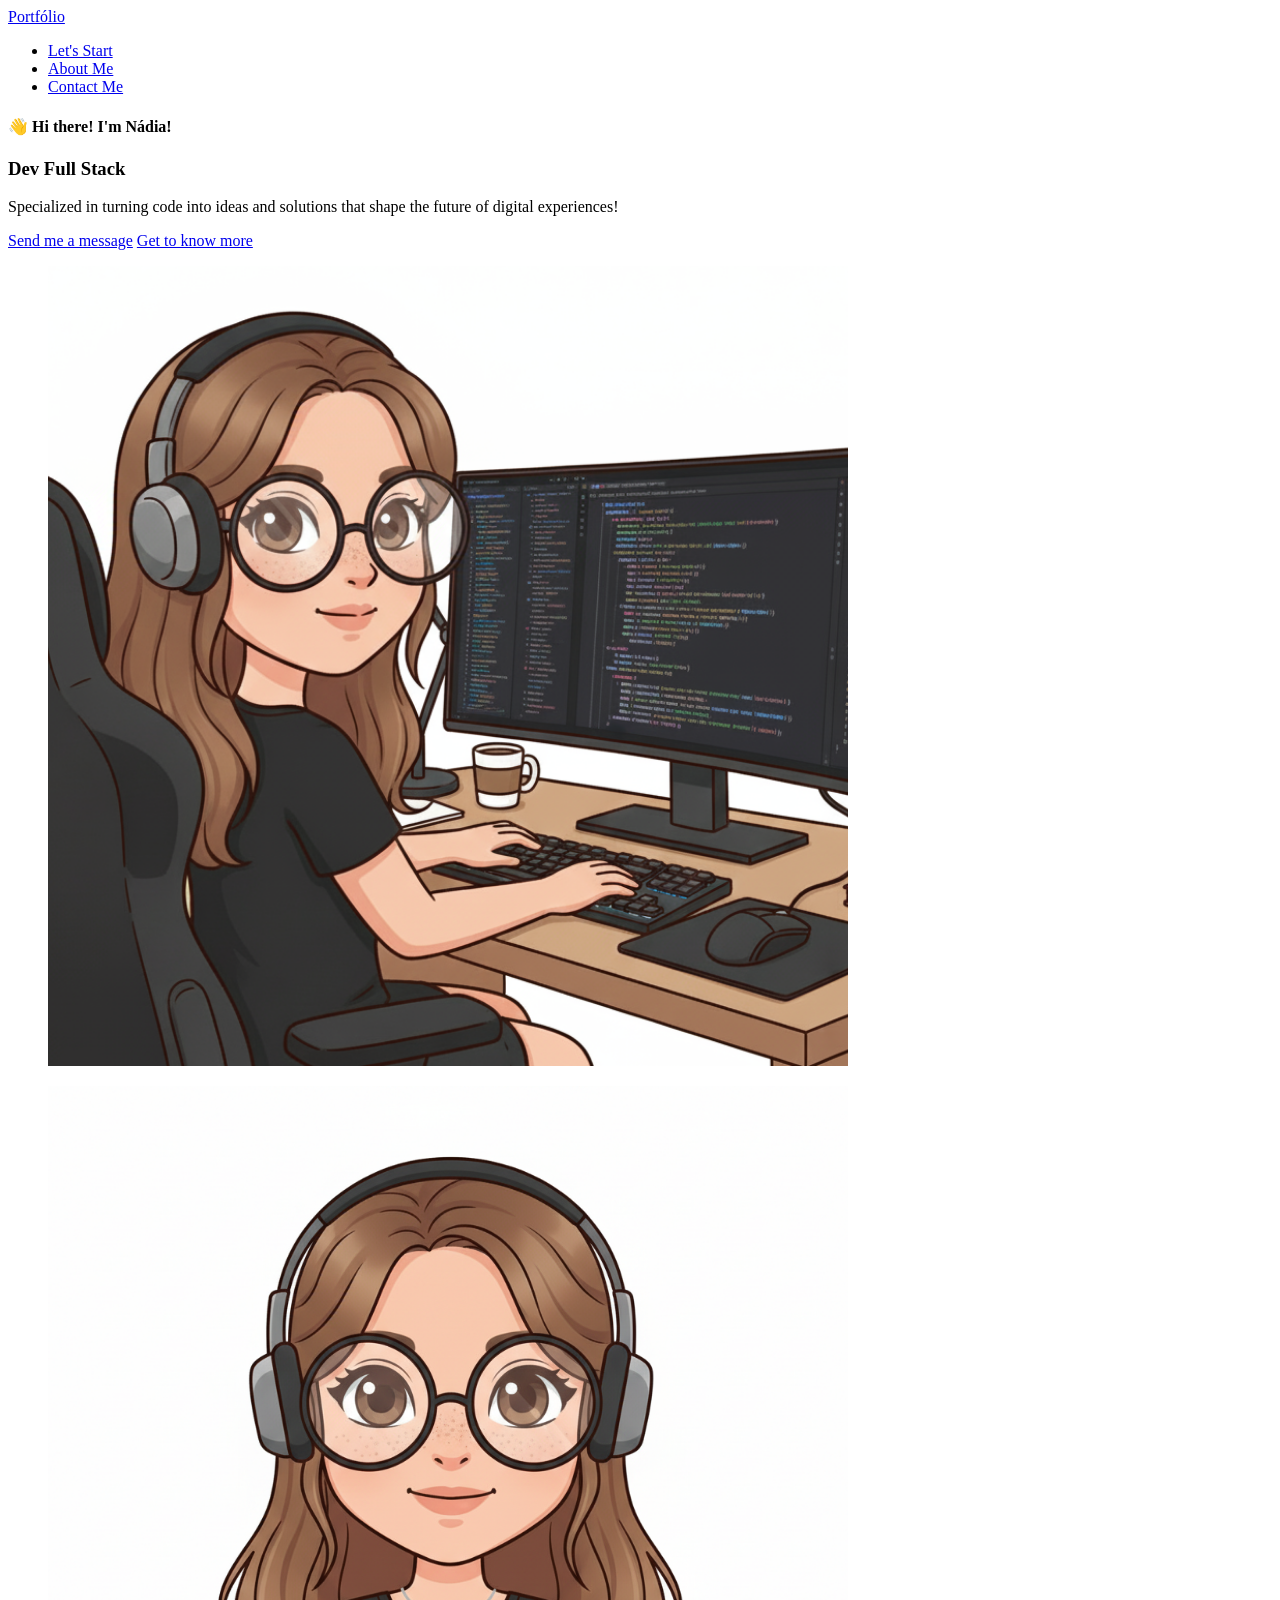
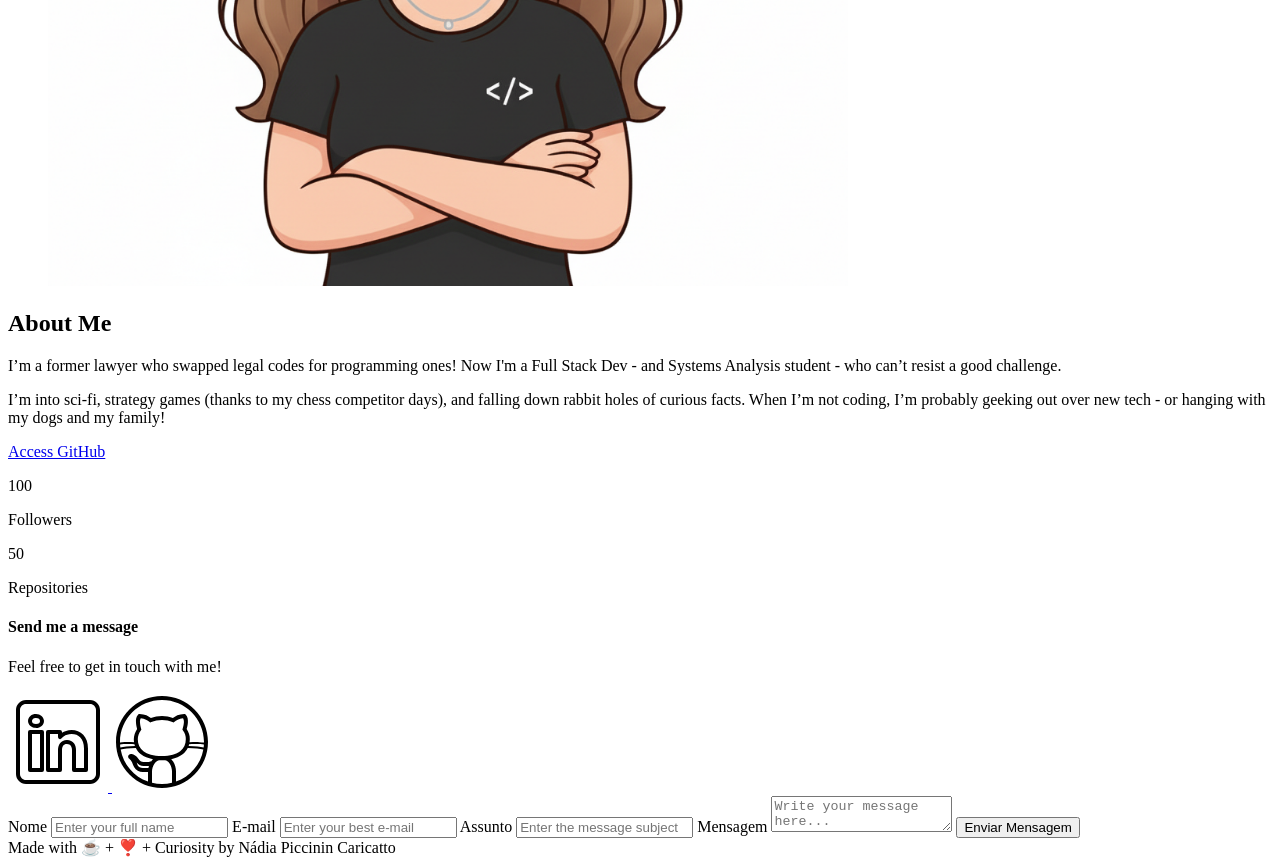
==== index.html @ 9fc943b3 ":tada: First Commit" ====
<!DOCTYPE html>
<html lang="pt-br">

<head>

    <!--PADRÃO DE CARACTERES -->
    <meta charset="UTF-8">

    <!-- LAYOUT MOBILE -->
    <meta name="viewport" content="width=device-width, initial-scale=1.0">

    <!-- META TAGS ESSENCIAIS -->
    <meta name="author" content= "Nádia Piccinin Caricatto">
    <meta name="description"
        content="Portfólio de Nádia Piccinin Caricatto | Dev Full Stack | Specialized in turning code into ideas and solutions that shape the future of digital experiences! 
        Connect with me: send a message, get to know me and my projects!">
    <meta name="robots" content="index, follow">

    <!-- FAVICON -->
    <link rel="icon" type="image/svg+xml" href="./assets/img/favicon.svg">

    <!-- TÍTULO DA PÁGINA -->
    <title>Nádia's Portfolio</title>
    
</head>

<body>

    <!-- MENU  -->
    <header class="flex menu_container">
        <article class="menu_content">
            <div id="titulo">
                <a href="index.html">Portfólio</a>
            </div>

            <nav>
                <ul class="flex menu_list">
                    <li><a href="#hero">Let's Start</a></li>
                    <li><a href="#about">About Me</a></li>
                    <li><a href="#contact">Contact Me</a></li>
                </ul>
            </nav>
        </article>
    </header>

    <!-- MAIN -->
    <main>

        <!-- #HERO -->
        <section id="hero" class="hero_container">

            <!-- BOAS VINDAS -->
            <article class="hero_content">
                <h4>👋 Hi there! I'm Nádia!</h4>
                <h1>Dev Full Stack</h1>
                <p>Specialized in turning code into ideas and solutions that shape the future of digital experiences!</p>
                <div class="hero_buttons">
                    <a href="#contact" class="botao">Send me a message</a>
                    <a href="#about" class="botao-outline">Get to know more</a>
                </div>
            </article>

            <!-- IMAGEM COM ANIMAÇÃO -->
            <figure class="hero_image">
                <img
                    src="./assets/img/Dev.svg"
                    alt="Cartoon illustration of a young woman developer with long brown hair and glasses, wearing headphones and coding on a computer with multiple screens at her desk."
                    class="ilustracao float-animation"
                >
            </figure>

        </section>

        <!-- #ABOUT -->
        <section id="about" class="about_container">

            <!-- FOTO DO PERFIL -->
            <figure class="about_image">
                <img
                    src="./assets/img/Avatar.svg"
                    alt="Cartoon portrait of a young female programmer with brown hair, glasses, and headphones, crossing her arms and smiling confidently."
                >
            </figure>

            <!-- CONTEÚDO DO PERFIL -->
            <article class="about_content">

                <h2>About Me</h2>
                <p>I’m a former lawyer who swapped legal codes for programming ones! Now I'm a Full Stack Dev - and Systems Analysis student - who can’t resist a good challenge.</p>
                <p>I’m into sci-fi, strategy games (thanks to my chess competitor days), and falling down rabbit holes of curious facts. When I’m not coding, I’m probably geeking out over new tech - or hanging with my dogs and my family!</p>

                <div class="about_stats">
                    <a href="#" target="_blank" class="botao">Access GitHub</a>
                    <div class="stat-item">
                        <p class="stat-number">100</p>
                        <p class="stat-label">Followers</p>
                    </div>
                     <div class="stat-item">
                        <p class="stat-number">50</p>
                        <p class="stat-label">Repositories</p>
                    </div>
                </div>
            </article>

        </section>

        <!-- #CONTACT -->
        <section id="contact">

            <!-- REDES SOCIAIS -->
            <article class="contact_info">
                <h4>Send me a message</h4>
                <p>Feel free to get in touch with me!</p>
                <div class="social_container">
                    <a href="#" target="_blank" class="social_icon">
                        <img
                            src="./assets/img/linkedin.svg"
                            alt="Linkedin link"
                        >
                    </a>
                    <a href="#" target="_blank" class="social_icon">
                        <img
                            src="./assets/img/github.svg"
                            alt="GitHub link"
                        >
                    </a>
                   
                    
                </div>
            </article>

            <!-- FORMULÁRIO -->
            <form id="formulário">
                <label for="nome">Nome</label>
                <input id="nome" name="nome" type="text" placeholder="Enter your full name">
                <span id="txtNome"></span>

                <label for="email">E-mail</label>
                <input id="email" name="email" type="text" placeholder="Enter your best e-mail">
                <span id="txtemail"></span>

                <label for="assunto">Assunto</label>
                <input id="assunto" name="assunto" type="text" placeholder="Enter the message subject">
                <span id="txtAssunto"></span>

                <label for="mensagem">Mensagem</label>
                <textarea id="mensagem" name="mensagem" placeholder="Write your message here..."></textarea>

                <button class="botao" type="submit">Enviar Mensagem</button>
            </form>
        </section>

    </main>

    <!-- FOOTER -->
    <footer>
        Made with ☕ + ❣️ + Curiosity by Nádia Piccinin Caricatto
    </footer>
</body>

</html>
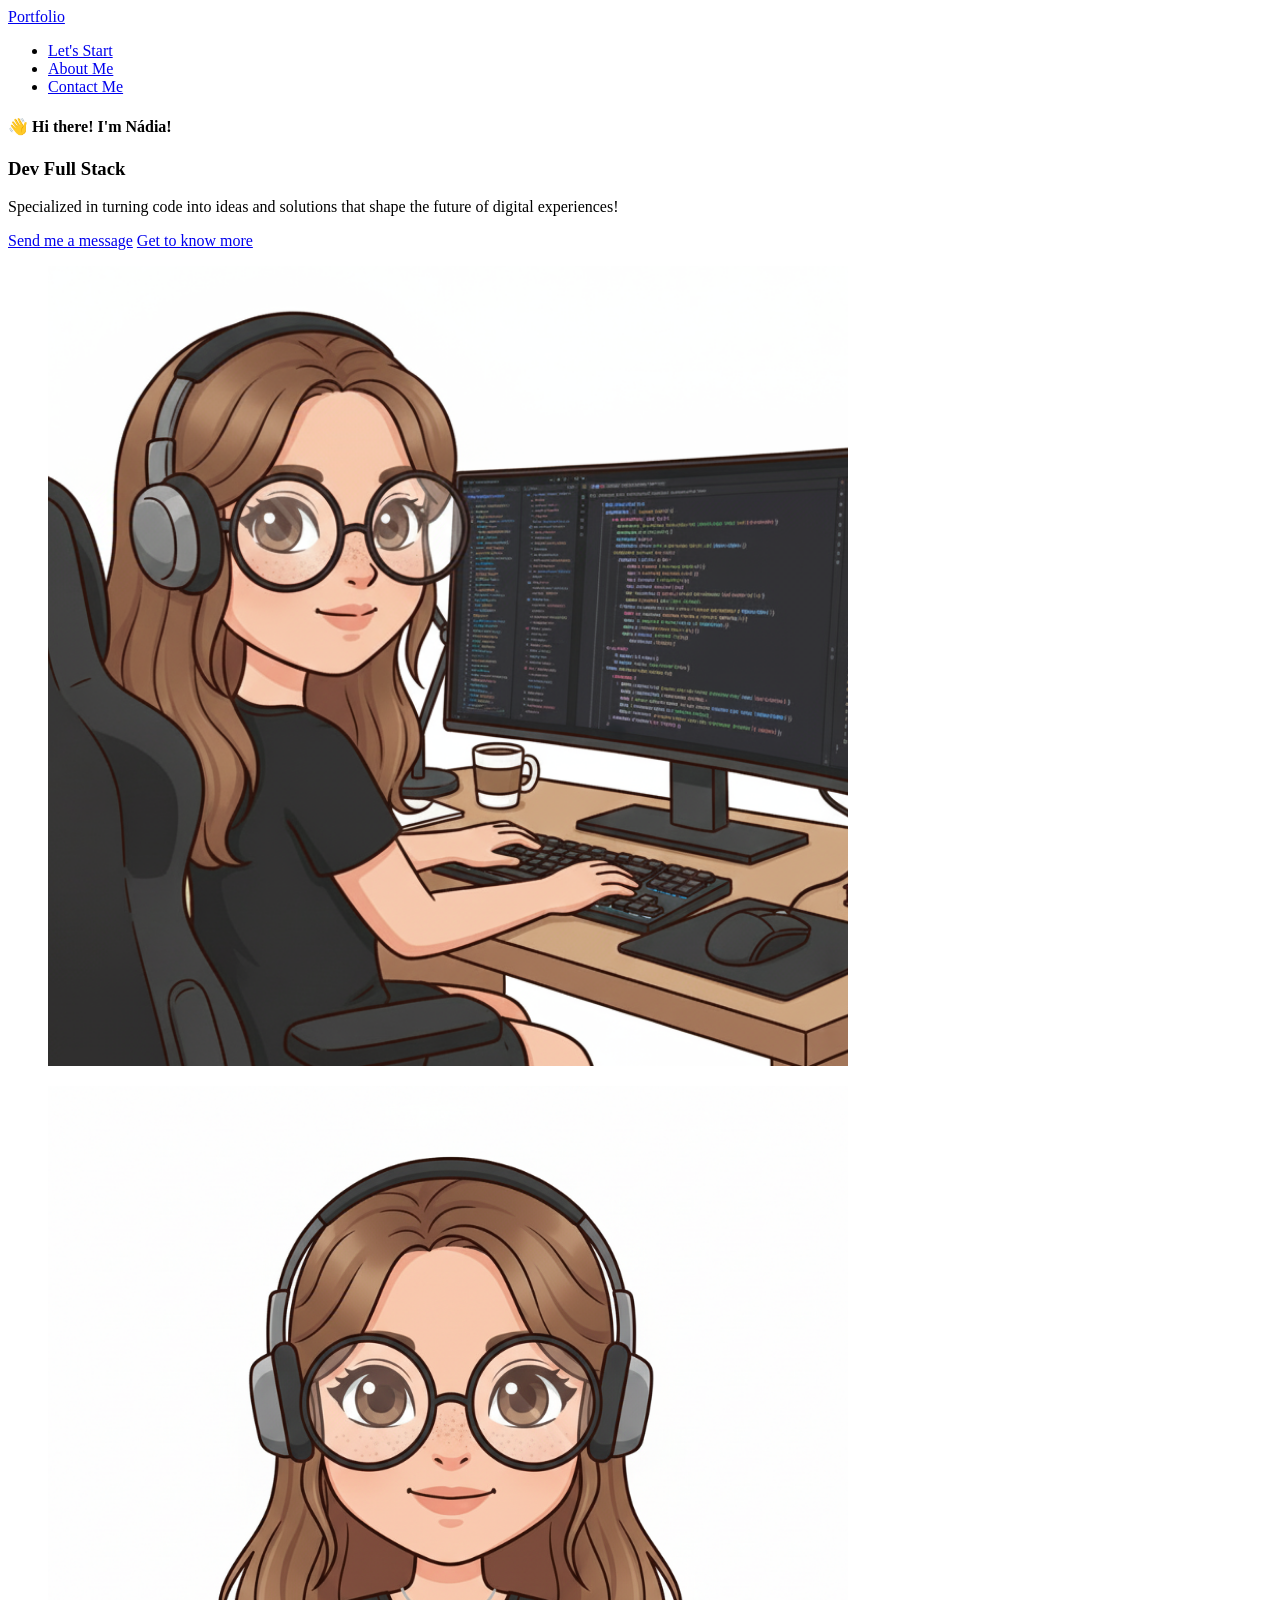
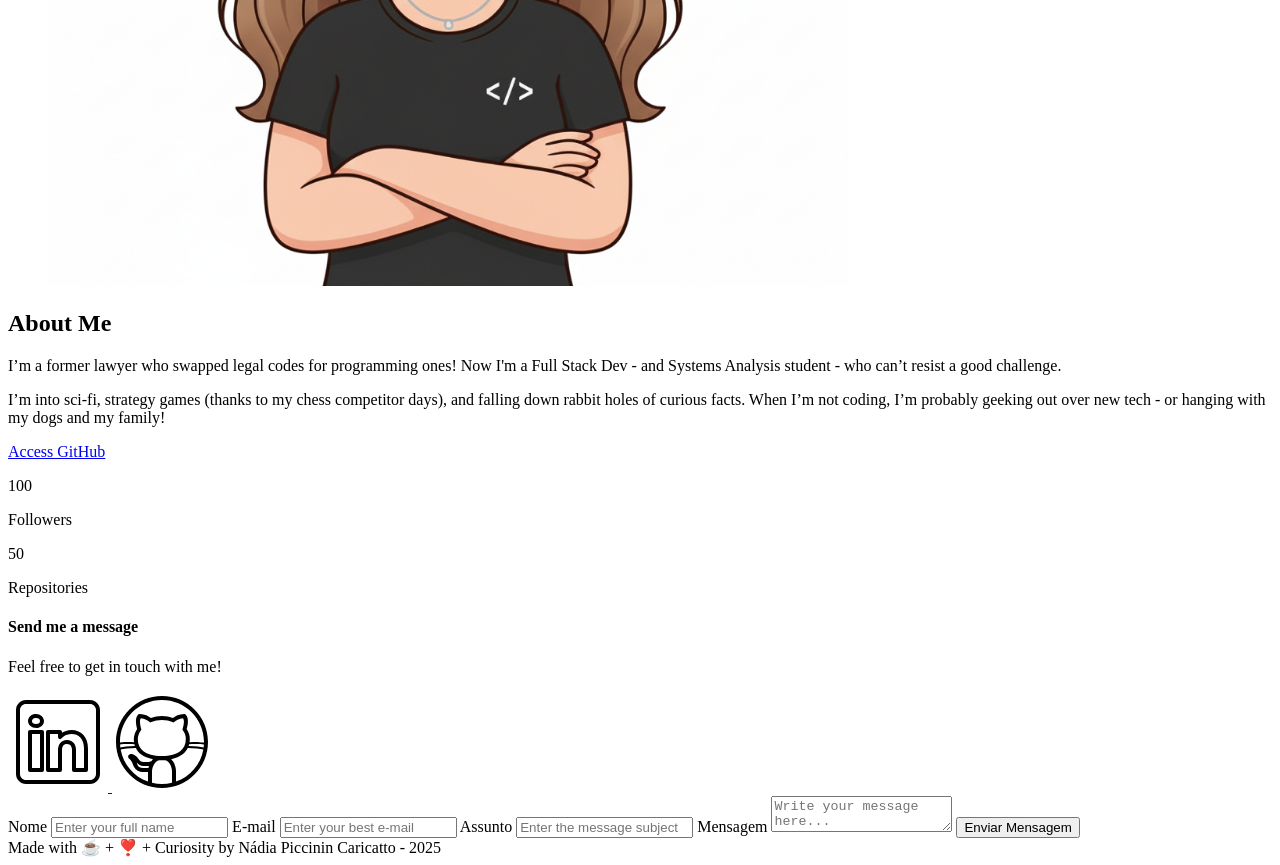
==== commit 06dc8c39: ":sparkles: success.html added + index.html code corrections" ====
--- a/index.html
+++ b/index.html
@@ -30,7 +30,7 @@
     <header class="flex menu_container">
         <article class="menu_content">
             <div id="titulo">
-                <a href="index.html">Portfólio</a>
+                <a href="index.html">Portfolio</a>
             </div>
 
             <nav>
@@ -154,7 +154,7 @@
 
     <!-- FOOTER -->
     <footer>
-        Made with ☕ + ❣️ + Curiosity by Nádia Piccinin Caricatto
+        Made with ☕ + ❣️ + Curiosity by Nádia Piccinin Caricatto - 2025
     </footer>
 </body>
 
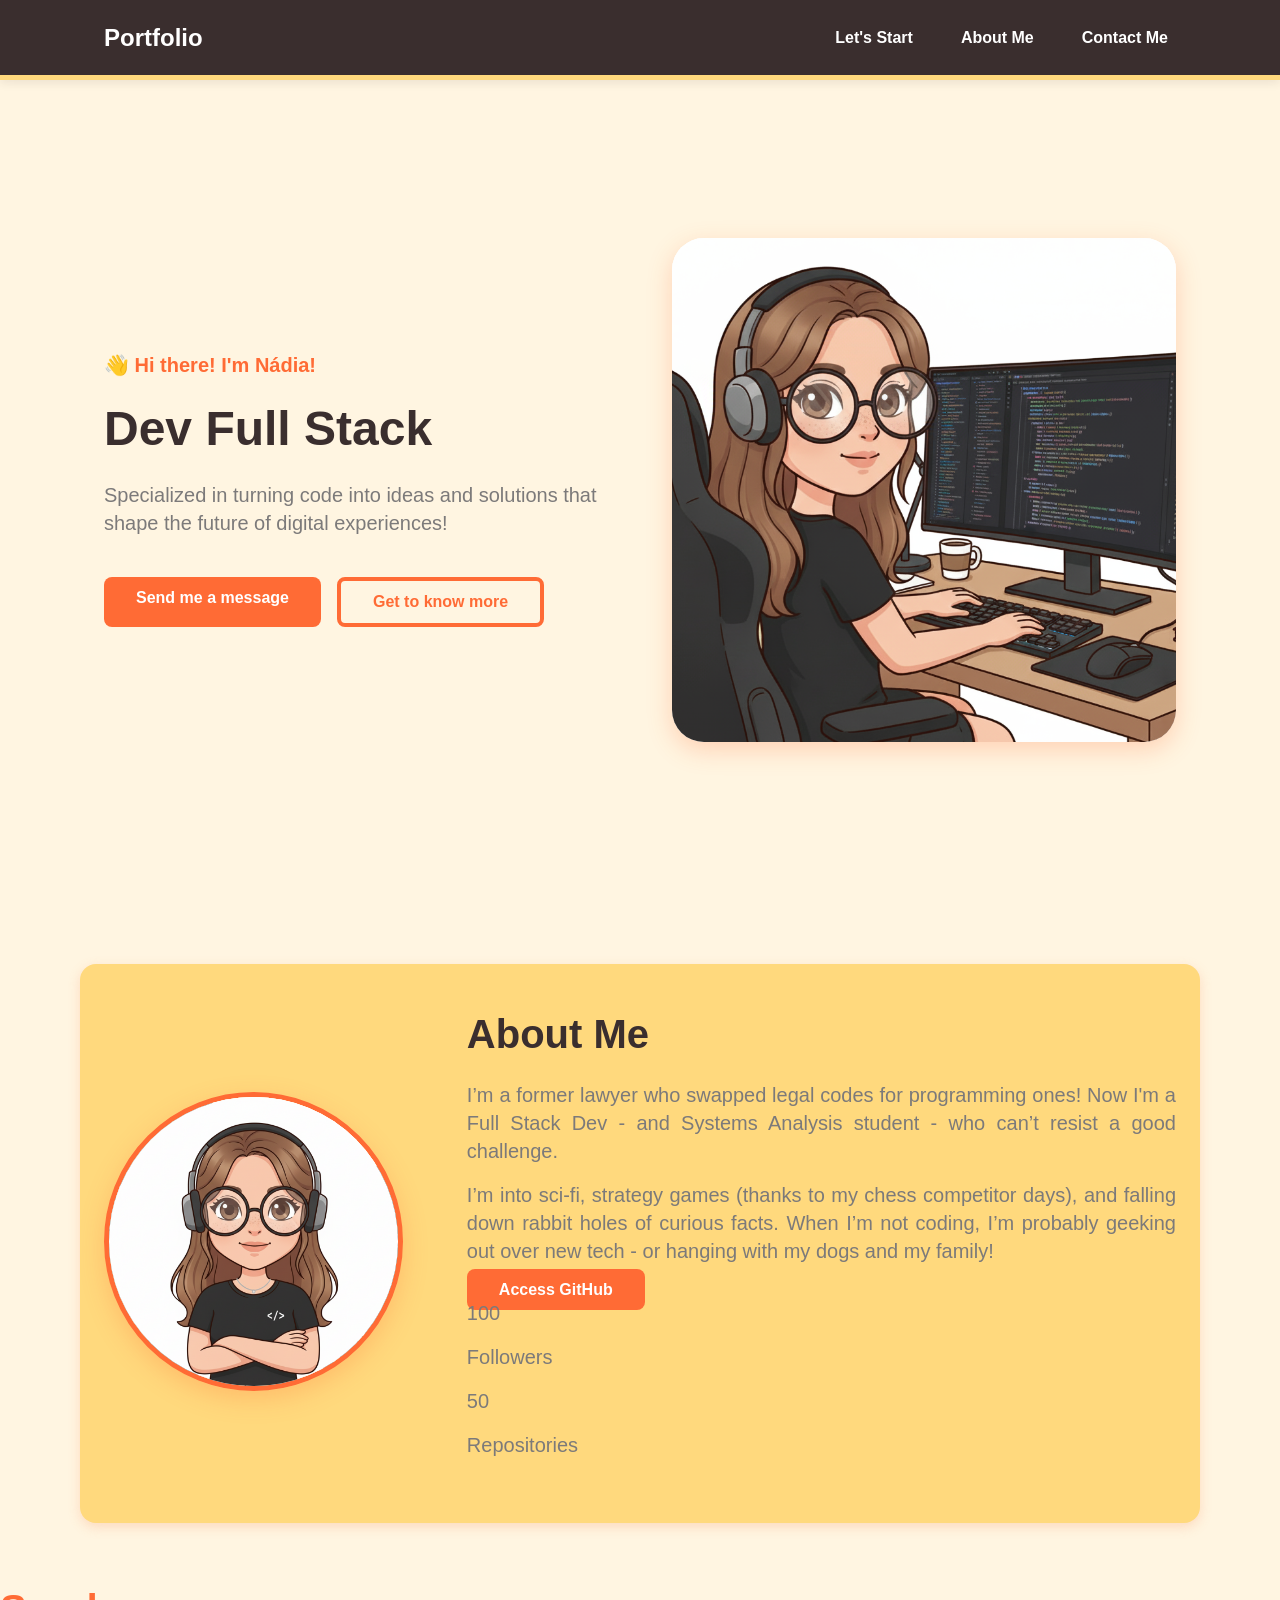
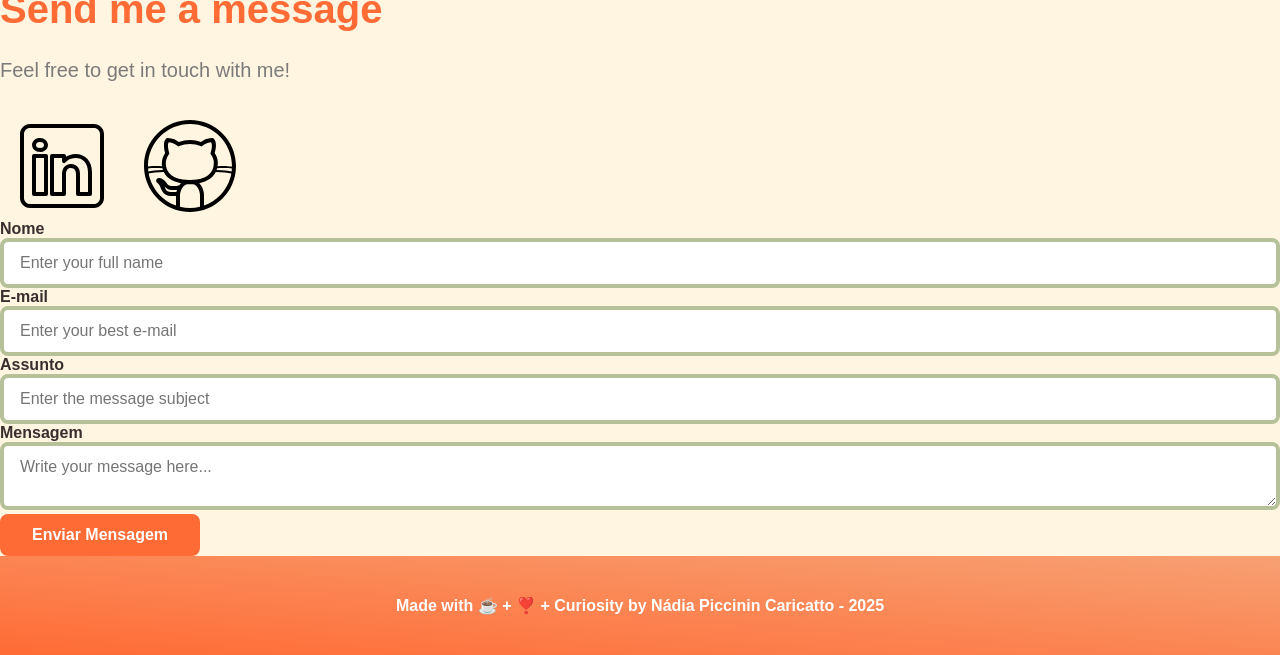
==== commit 18e1a9d6: ":sparkles: defining the vintage tech vibe of my portfolio page" ====
--- a/index.html
+++ b/index.html
@@ -15,6 +15,9 @@
         content="Portfólio de Nádia Piccinin Caricatto | Dev Full Stack | Specialized in turning code into ideas and solutions that shape the future of digital experiences! 
         Connect with me: send a message, get to know me and my projects!">
     <meta name="robots" content="index, follow">
+
+    <!-- Ligando o CSS ao HTML -->
+    <link rel="stylesheet" href="./assets/css/styles.css">
 
     <!-- FAVICON -->
     <link rel="icon" type="image/svg+xml" href="./assets/img/favicon.svg">
--- a/assets/css/styles.css
+++ b/assets/css/styles.css
@@ -0,0 +1,356 @@
+/* Reset do Navegador */
+* {
+    margin: 0;
+    padding: 0;
+    box-sizing: border-box;
+    text-decoration: none;
+    outline: none;
+    font-family: 'Poppins', sans-serif;
+}
+
+/* === VARIÁVEIS === */
+:root {
+    /* Cores - nova paleta quente e vintage */
+    --sunset-orange: #FF6B35;   /* energia, destaque moderno */
+    --peach-rose: #F7A072;      /* tom retrô suave */
+    --butter-yellow: #FFD97D;   /* calor e leveza */
+    --soft-cream: #FFF5E1;      /* base neutra acolhedora */
+    --espresso-brown: #3A2E2E;  /* profundidade vintage */
+    --sage-green: #B6C199;      /* equilíbrio e contraste */
+    --warm-gray: #7C7A7A;
+    --white: #FFFFFF;
+    --error: #E63946;
+
+    /* Sombras adaptadas à nova paleta */
+    --shadow-sm: 0 0.25rem 0.5rem rgba(58, 46, 46, 0.08);
+    --shadow-md: 0 0.25rem 0.75rem rgba(247, 160, 114, 0.3);
+    --shadow-lg: 0 0.5rem 1.5rem rgba(255, 107, 53, 0.25);
+    --shadow-focus: 0 0 0 0.25rem rgba(255, 107, 53, 0.15);
+}
+
+/* === ESTILOS GLOBAIS === */
+html {
+    scroll-behavior: smooth;
+}
+
+body {
+    display: flex;
+    flex-direction: column;
+    min-height: 100vh;
+    background-color: var(--soft-cream);
+    color: var(--espresso-brown);
+}
+
+main {
+    flex: 1;
+}
+
+a,
+button {
+    cursor: pointer;
+}
+
+/* === BOTÕES === */
+.botao,
+.botao-outline {
+    padding: 0.75rem 2rem;
+    border-radius: 0.5rem;
+    font-size: 1rem;
+    font-weight: 600;
+    text-align: center;
+    transition: all 0.3s ease;
+}
+
+.botao {
+    border: none;
+    color: var(--white);
+    background-color: var(--sunset-orange);
+}
+
+.botao:hover {
+    background-color: var(--peach-rose);
+    box-shadow: var(--shadow-md);
+    transform: translateY(-0.25rem);
+}
+
+.botao-outline {
+    border: 0.25rem solid var(--sunset-orange);
+    color: var(--sunset-orange);
+    background-color: transparent;
+}
+
+.botao-outline:hover {
+    background-color: var(--sunset-orange);
+    color: var(--white);
+    box-shadow: var(--shadow-md);
+    transform: translateY(-0.25rem);
+}
+
+/* === MENU === */
+.menu_container {
+    position: sticky;
+    top: 0;
+    width: 100%;
+    height: 5rem;
+    background-color: var(--espresso-brown);
+    border-bottom: 0.35rem solid var(--butter-yellow);
+    box-shadow: var(--shadow-sm);
+    z-index: 1000;
+}
+
+.menu_content {
+    display: flex;
+    justify-content: space-between;
+    align-items: center;
+    width: 70rem;
+    height: 100%;
+    padding: 0 1.5rem;
+    margin: 0 auto;
+}
+
+.menu_container a {
+    font-weight: 600;
+    color: var(--white);
+    transition: color 0.3s ease;
+}
+
+.menu_container a:hover {
+    color: var(--butter-yellow);
+}
+
+#titulo a {
+    font-size: 1.5rem;
+    font-weight: 700;
+}
+
+.menu_list {
+    display: flex;
+    list-style: none;
+    gap: 2rem;
+}
+
+.menu_list a {
+    padding: 0.5rem;
+}
+
+/* === SEÇÕES === */
+.hero_container,
+.about_container,
+.contact_container {
+    max-width: 70rem;
+    margin: 0 auto;
+    padding: 3rem 1.5rem;
+    scroll-margin-top: 6rem;
+}
+
+/* === HERO === */
+.hero_container {
+    min-height: calc(100vh - 5rem);
+    display: flex;
+    align-items: center;
+    gap: 4rem;
+}
+
+.hero_content {
+    flex: 1;
+    display: flex;
+    flex-direction: column;
+    gap: 1.5rem;
+}
+
+.hero_content h4 {
+    font-size: 1.25rem;
+    font-weight: 600;
+    color: var(--sunset-orange);
+}
+
+.hero_content h1 {
+    font-size: 3rem;
+    font-weight: 700;
+    line-height: 3.5rem;
+    color: var(--espresso-brown);
+}
+
+.hero_content p {
+    font-size: 1.25rem;
+    line-height: 1.75rem;
+    color: var(--warm-gray);
+}
+
+.hero_buttons {
+    display: flex;
+    gap: 1rem;
+    margin-top: 1rem;
+}
+
+.hero_image {
+    flex: 1;
+    display: flex;
+    justify-content: center;
+    align-items: center;
+}
+
+.ilustracao {
+    width: 100%;
+    max-width: 100%;
+    border-radius: 2rem;
+    box-shadow: var(--shadow-lg);
+}
+
+/* === ANIMAÇÃO === */
+@keyframes float {
+    0%, 100% {
+        transform: translateY(0);
+    }
+    50% {
+        transform: translateY(-1.25rem);
+    }
+}
+
+.float-animation {
+    animation: float 3s ease-in-out infinite;
+}
+
+/* === ABOUT === */
+.about_container {
+    margin: 4rem auto;
+    display: flex;
+    align-items: center;
+    gap: 4rem;
+    background-color: var(--butter-yellow);
+    border-radius: 1rem;
+    box-shadow: var(--shadow-md);
+}
+
+.about_image img {
+    width: 100%;
+    border: 0.35rem solid var(--sunset-orange);
+    border-radius: 50%;
+    box-shadow: var(--shadow-lg);
+}
+
+.about_content h2 {
+    font-size: 2.5rem;
+    font-weight: 700;
+    margin-bottom: 1.5rem;
+    color: var(--espresso-brown);
+}
+
+.about_content p {
+    font-size: 1.25rem;
+    line-height: 1.75rem;
+    text-align: justify;
+    color: var(--warm-gray);
+    margin-bottom: 1rem;
+}
+
+.stats-wrapper .stat-number {
+    font-size: 1.5rem;
+    font-weight: 700;
+    color: var(--sunset-orange);
+}
+
+.stats-wrapper .stat-label {
+    font-size: 0.75rem;
+    color: var(--warm-gray);
+}
+
+/* === CONTACT === */
+.contact_info h4 {
+    font-size: 2.5rem;
+    font-weight: 700;
+    margin-bottom: 1.5rem;
+    color: var(--sunset-orange);
+}
+
+.contact_info p {
+    font-size: 1.25rem;
+    line-height: 1.75rem;
+    color: var(--warm-gray);
+    margin-bottom: 2rem;
+}
+
+.social_icon {
+    width: 4rem;
+    height: 4rem;
+    padding: 0.75rem;
+    background-color: var(--soft-cream);
+    border-radius: 0.5rem;
+    transition: all 0.3s ease;
+}
+
+.social_icon:hover {
+    background-color: var(--sunset-orange);
+    transform: translateY(-0.25rem);
+    box-shadow: var(--shadow-md);
+}
+
+.social_icon img {
+    filter: brightness(0) saturate(100%);
+}
+
+.social_icon:hover img {
+    filter: brightness(0) invert(100%);
+}
+
+/* === FORM === */
+form label {
+    font-size: 1rem;
+    font-weight: 600;
+    color: var(--espresso-brown);
+}
+
+form input,
+textarea {
+    width: 100%;
+    padding: 0.75rem 1rem;
+    border-radius: 0.5rem;
+    border: 0.25rem solid var(--sage-green);
+    font-size: 1rem;
+    background-color: var(--white);
+    transition: border-color 0.3s ease;
+}
+
+form input:focus,
+form textarea:focus {
+    border-color: var(--sunset-orange);
+    box-shadow: var(--shadow-focus);
+}
+
+/* === SUCCESS PAGE === */
+.sucess_icon {
+    width: 7.5rem;
+    height: 7.5rem;
+    background-color: var(--peach-rose);
+    border-radius: 50%;
+    display: flex;
+    align-items: center;
+    justify-content: center;
+}
+
+.sucess_icon svg {
+    width: 3.75rem;
+    height: 3.75rem;
+    fill: var(--sunset-orange);
+}
+
+.sucess_content h1 {
+    font-size: 2.5rem;
+    font-weight: 700;
+    color: var(--espresso-brown);
+}
+
+.sucess_content h4 {
+    font-size: 1.25rem;
+    color: var(--warm-gray);
+}
+
+/* === FOOTER === */
+footer {
+    padding: 2.5rem;
+    font-weight: 600;
+    text-align: center;
+    background: linear-gradient(to right top, var(--sunset-orange), var(--peach-rose));
+    color: var(--white);
+    margin-top: auto;
+}
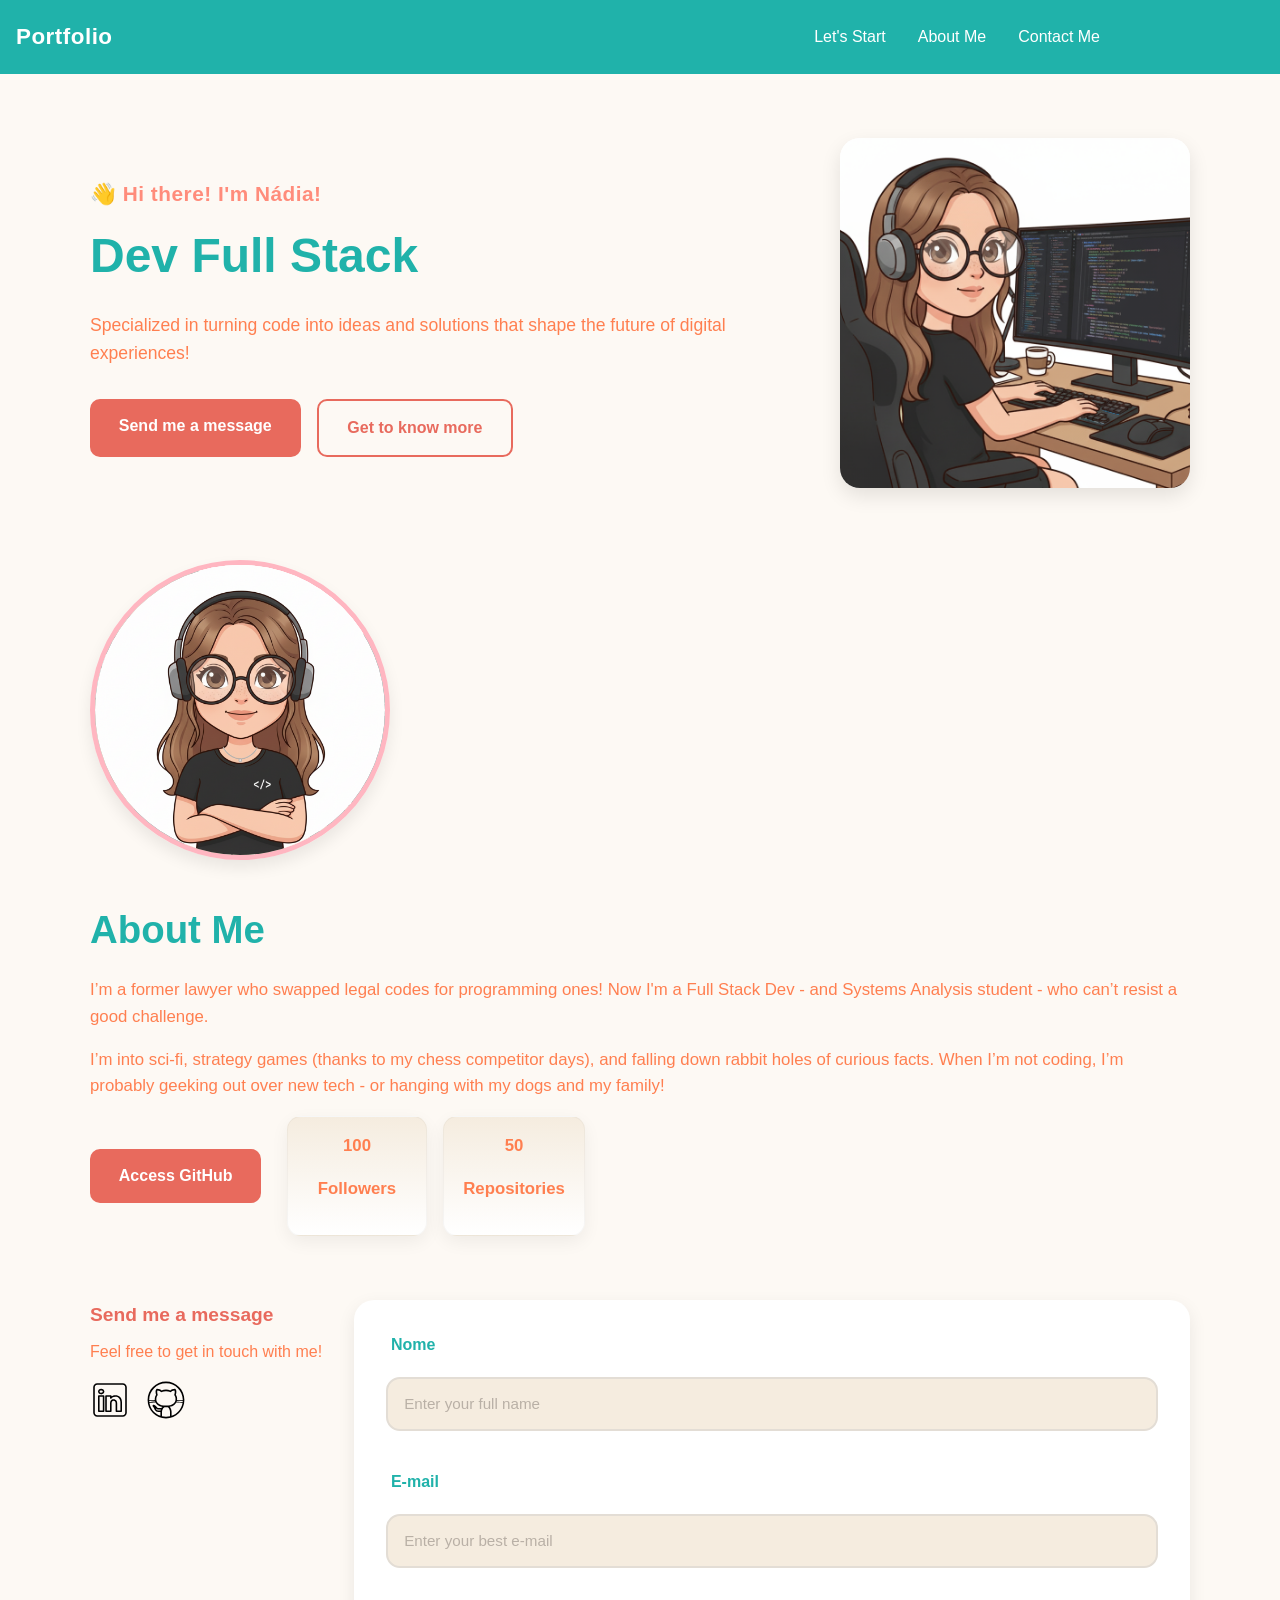
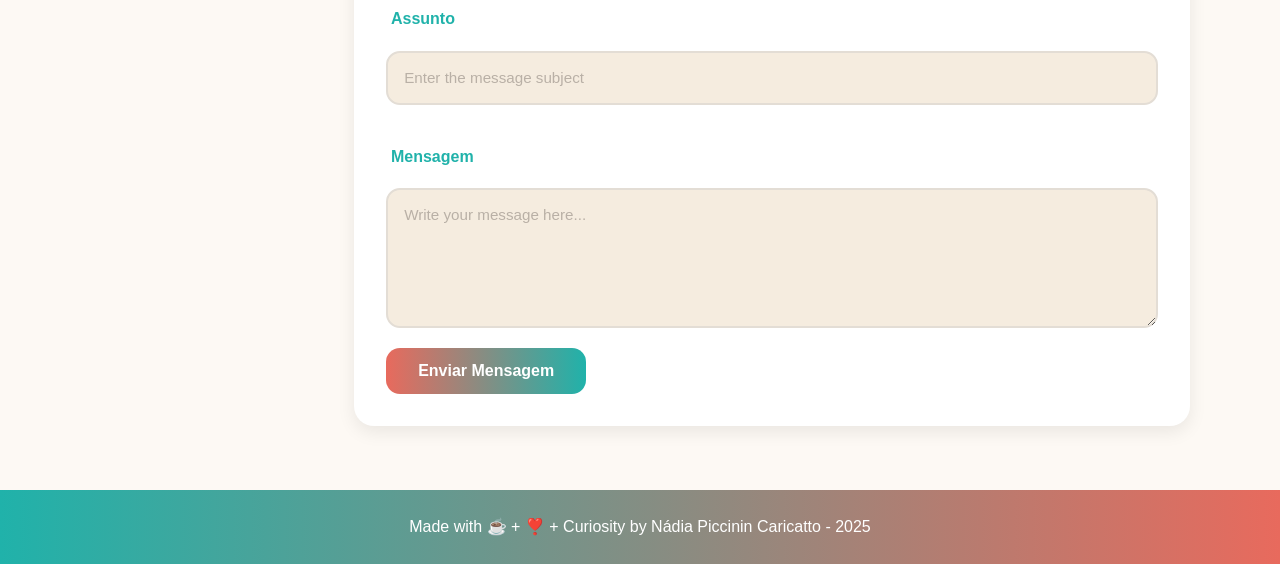
==== commit 1c28a1fc: ":tada: JS script + corrections" ====
--- a/index.html
+++ b/index.html
@@ -12,7 +12,7 @@
     <!-- META TAGS ESSENCIAIS -->
     <meta name="author" content= "Nádia Piccinin Caricatto">
     <meta name="description"
-        content="Portfólio de Nádia Piccinin Caricatto | Dev Full Stack | Specialized in turning code into ideas and solutions that shape the future of digital experiences! 
+        content="Nádia Piccinin Caricatto's Portfolio | Dev Full Stack | Specialized in turning code into ideas and solutions that shape the future of digital experiences! 
         Connect with me: send a message, get to know me and my projects!">
     <meta name="robots" content="index, follow">
 
@@ -93,7 +93,7 @@
                 <p>I’m into sci-fi, strategy games (thanks to my chess competitor days), and falling down rabbit holes of curious facts. When I’m not coding, I’m probably geeking out over new tech - or hanging with my dogs and my family!</p>
 
                 <div class="about_stats">
-                    <a href="#" target="_blank" class="botao">Access GitHub</a>
+                    <a href="https://github.com/nadiacaricatto" target="_blank" class="botao">Access GitHub</a>
                     <div class="stat-item">
                         <p class="stat-number">100</p>
                         <p class="stat-label">Followers</p>
@@ -133,14 +133,18 @@
             </article>
 
             <!-- FORMULÁRIO -->
-            <form id="formulário">
+            <form action="https://formsubmit.co/nadia.caricatto@gmail.com" method="POST" id="formulario">
+                
+                <input type="hidden" name="_next" value="http://127.0.0.1:5500/index.html#">
+                <input type="hidden" name="_captcha" value="false">
+                
                 <label for="nome">Nome</label>
                 <input id="nome" name="nome" type="text" placeholder="Enter your full name">
                 <span id="txtNome"></span>
 
                 <label for="email">E-mail</label>
                 <input id="email" name="email" type="text" placeholder="Enter your best e-mail">
-                <span id="txtemail"></span>
+                <span id="txtEmail"></span>
 
                 <label for="assunto">Assunto</label>
                 <input id="assunto" name="assunto" type="text" placeholder="Enter the message subject">
@@ -159,6 +163,10 @@
     <footer>
         Made with ☕ + ❣️ + Curiosity by Nádia Piccinin Caricatto - 2025
     </footer>
+
+    <!-- Script JavaScript -->
+    <script src="./assets/js/scripts.js"></script>
+
 </body>
 
 </html>
--- a/assets/css/styles.css
+++ b/assets/css/styles.css
@@ -1,4 +1,6 @@
-/* Reset do Navegador */
+/* ============================================
+   RESET BÁSICO
+============================================ */
 * {
     margin: 0;
     padding: 0;
@@ -8,349 +10,489 @@
     font-family: 'Poppins', sans-serif;
 }
 
-/* === VARIÁVEIS === */
+/* ============================================
+   VARIÁVEIS DE COR — ALEGRE E MODERNA
+============================================ */
 :root {
-    /* Cores - nova paleta quente e vintage */
-    --sunset-orange: #FF6B35;   /* energia, destaque moderno */
-    --peach-rose: #F7A072;      /* tom retrô suave */
-    --butter-yellow: #FFD97D;   /* calor e leveza */
-    --soft-cream: #FFF5E1;      /* base neutra acolhedora */
-    --espresso-brown: #3A2E2E;  /* profundidade vintage */
-    --sage-green: #B6C199;      /* equilíbrio e contraste */
-    --warm-gray: #7C7A7A;
-    --white: #FFFFFF;
-    --error: #E63946;
-
-    /* Sombras adaptadas à nova paleta */
-    --shadow-sm: 0 0.25rem 0.5rem rgba(58, 46, 46, 0.08);
-    --shadow-md: 0 0.25rem 0.75rem rgba(247, 160, 114, 0.3);
-    --shadow-lg: 0 0.5rem 1.5rem rgba(255, 107, 53, 0.25);
-    --shadow-focus: 0 0 0 0.25rem rgba(255, 107, 53, 0.15);
-}
-
-/* === ESTILOS GLOBAIS === */
-html {
-    scroll-behavior: smooth;
-}
-
+    --beige-50:  #fdf9f4;
+    --beige-100: #f5ecdf;
+    --brown-200: #FFB6C1; /* rosa claro */
+    --brown-400: #FF7F50; /* laranja coral */
+    --brown-600: #20B2AA; /* verde-água vibrante */
+    --coral-400: #ff8c7b;
+    --coral-600: #e86a5d;
+    --metal-100: #e3ddd5;
+    --metal-300: #b9b0a6;
+    --white: #ffffff;
+    --black: #1a1a1a;
+    --error: #e63946;
+}
+
+/* ============================================
+   ESTRUTURA GERAL
+============================================ */
 body {
-    display: flex;
-    flex-direction: column;
-    min-height: 100vh;
-    background-color: var(--soft-cream);
-    color: var(--espresso-brown);
-}
-
-main {
-    flex: 1;
-}
-
-a,
-button {
-    cursor: pointer;
-}
-
-/* === BOTÕES === */
-.botao,
-.botao-outline {
-    padding: 0.75rem 2rem;
-    border-radius: 0.5rem;
-    font-size: 1rem;
-    font-weight: 600;
-    text-align: center;
-    transition: all 0.3s ease;
-}
-
-.botao {
-    border: none;
-    color: var(--white);
-    background-color: var(--sunset-orange);
-}
-
-.botao:hover {
-    background-color: var(--peach-rose);
-    box-shadow: var(--shadow-md);
-    transform: translateY(-0.25rem);
-}
-
-.botao-outline {
-    border: 0.25rem solid var(--sunset-orange);
-    color: var(--sunset-orange);
-    background-color: transparent;
-}
-
-.botao-outline:hover {
-    background-color: var(--sunset-orange);
-    color: var(--white);
-    box-shadow: var(--shadow-md);
-    transform: translateY(-0.25rem);
-}
-
-/* === MENU === */
+    background-color: var(--beige-50);
+    color: var(--black);
+    line-height: 1.6;
+}
+
+/* ============================================
+   MENU
+============================================ */
 .menu_container {
+    justify-content: center;
+    padding: 1.2rem 0;
+    background-color: var(--brown-600);
+    color: var(--white);
     position: sticky;
     top: 0;
-    width: 100%;
-    height: 5rem;
-    background-color: var(--espresso-brown);
-    border-bottom: 0.35rem solid var(--butter-yellow);
-    box-shadow: var(--shadow-sm);
-    z-index: 1000;
+    z-index: 10;
 }
 
 .menu_content {
     display: flex;
     justify-content: space-between;
     align-items: center;
-    width: 70rem;
-    height: 100%;
-    padding: 0 1.5rem;
-    margin: 0 auto;
-}
-
-.menu_container a {
-    font-weight: 600;
-    color: var(--white);
+    width: 90%;
+    max-width: 1100px;
+}
+
+#titulo {
+    margin-left: 1rem;
+}
+
+#titulo a {
+    color: var(--white);
+    font-weight: 700;
+    font-size: 1.4rem;
     transition: color 0.3s ease;
-}
-
-.menu_container a:hover {
-    color: var(--butter-yellow);
-}
-
-#titulo a {
-    font-size: 1.5rem;
-    font-weight: 700;
+    letter-spacing: 0.5px;
+}
+
+#titulo a:hover {
+    color: var(--coral-400);
 }
 
 .menu_list {
-    display: flex;
     list-style: none;
+    display: flex;
     gap: 2rem;
 }
 
 .menu_list a {
-    padding: 0.5rem;
-}
-
-/* === SEÇÕES === */
-.hero_container,
-.about_container,
-.contact_container {
-    max-width: 70rem;
-    margin: 0 auto;
-    padding: 3rem 1.5rem;
-    scroll-margin-top: 6rem;
-}
-
-/* === HERO === */
+    color: var(--white);
+    font-weight: 500;
+    transition: color 0.3s ease;
+}
+
+.menu_list a:hover {
+    color: var(--coral-400);
+}
+
+/* ============================================
+   HERO
+============================================ */
 .hero_container {
-    min-height: calc(100vh - 5rem);
-    display: flex;
-    align-items: center;
-    gap: 4rem;
+    display: flex;
+    align-items: center;
+    justify-content: space-between;
+    width: 90%;
+    max-width: 1100px;
+    margin: 4rem auto;
+    flex-wrap: wrap;
+    gap: 2rem;
 }
 
 .hero_content {
     flex: 1;
-    display: flex;
-    flex-direction: column;
-    gap: 1.5rem;
+    min-width: 280px;
 }
 
 .hero_content h4 {
-    font-size: 1.25rem;
-    font-weight: 600;
-    color: var(--sunset-orange);
+    color: var(--coral-400);
+    margin-bottom: 0.5rem;
+    font-weight: 700;
+    font-size: 1.3rem;
+    letter-spacing: 0.5px;
 }
 
 .hero_content h1 {
     font-size: 3rem;
-    font-weight: 700;
-    line-height: 3.5rem;
-    color: var(--espresso-brown);
+    color: var(--brown-600);
+    margin-bottom: 1rem;
+    font-weight: 700;
 }
 
 .hero_content p {
-    font-size: 1.25rem;
-    line-height: 1.75rem;
-    color: var(--warm-gray);
+    color: var(--brown-400);
+    margin-bottom: 2rem;
+    font-size: 1.1rem;
 }
 
 .hero_buttons {
     display: flex;
     gap: 1rem;
+}
+
+.hero_image img {
+    max-width: 350px;
+    border-radius: 20px;
+    box-shadow: 0 8px 20px rgba(0, 0, 0, 0.1);
+}
+
+/* ============================================
+   BOTÕES
+============================================ */
+.botao {
+    background-color: var(--coral-600);
+    color: var(--white);
+    padding: 0.9rem 1.8rem;
+    border-radius: 10px;
+    font-weight: 600;
+    transition: all 0.3s ease;
+    font-size: 1rem;
+}
+
+.botao:hover {
+    background-color: var(--coral-400);
+    transform: translateY(-2px);
+}
+
+.botao-outline {
+    border: 2px solid var(--coral-600);
+    color: var(--coral-600);
+    padding: 0.9rem 1.8rem;
+    border-radius: 10px;
+    font-weight: 600;
+    transition: all 0.3s ease;
+    font-size: 1rem;
+}
+
+.botao-outline:hover {
+    background-color: var(--coral-600);
+    color: var(--white);
+}
+
+/* ============================================
+   ABOUT
+============================================ */
+.about_container {
+    display: flex;
+    justify-content: space-between;
+    align-items: center;
+    width: 90%;
+    max-width: 1100px;
+    margin: 4rem auto;
+    flex-wrap: wrap;
+    gap: 2rem;
+}
+
+.about_image img {
+    max-width: 300px;
+    border-radius: 50%;
+    border: 5px solid var(--brown-200);
+    box-shadow: 0 8px 16px rgba(0,0,0,0.08);
+}
+
+.about_content h2 {
+    color: var(--brown-600);
+    margin-bottom: 1rem;
+    font-size: 2.4rem;
+    font-weight: 700;
+}
+
+.about_content p {
+    color: var(--brown-400);
+    margin-bottom: 1rem;
+    font-size: 1.05rem;
+}
+
+.about_stats {
+    display: flex;
+    align-items: center;
+    gap: 1rem;
+    flex-wrap: wrap;
     margin-top: 1rem;
 }
 
-.hero_image {
+.stats-wrapper {
+    display: flex;
+    gap: 1rem;
+    align-items: center;
+    flex-wrap: wrap;
+}
+
+.about_stats > .botao {
+    margin-right: 0.6rem;
+    flex-shrink: 0;
+}
+
+.stat-item {
+    display: flex;
+    flex-direction: column;
+    align-items: center;
+    justify-content: center;
+    min-width: 140px;
+    padding: 1rem 1.2rem;
+    border-radius: 14px;
+    background: linear-gradient(180deg, var(--beige-100), var(--white));
+    box-shadow: 0 6px 18px rgba(0,0,0,0.06);
+    border: 1px solid rgba(0,0,0,0.03);
+}
+
+.stat-number {
+    font-size: 1.6rem;
+    font-weight: 800;
+    color: var(--brown-600);
+    margin-bottom: 0.2rem;
+}
+
+.stat-label {
+    color: var(--brown-400);
+    font-weight: 600;
+    font-size: 0.95rem;
+}
+
+.stat-item .icon {
+    width: 36px;
+    height: 36px;
+    border-radius: 8px;
+    display: inline-flex;
+    align-items: center;
+    justify-content: center;
+    margin-bottom: 0.4rem;
+    background: linear-gradient(90deg, var(--coral-400), var(--coral-600));
+    color: var(--white);
+    font-weight: 700;
+}
+
+/* ============================================
+   CONTACT
+============================================ */
+#contact {
+    width: 90%;
+    max-width: 1100px;
+    margin: 4rem auto;
+    display: flex;
+    justify-content: space-between;
+    flex-wrap: wrap;
+    gap: 2rem;
+}
+
+.contact_info h4 {
+    color: var(--coral-600);
+    margin-bottom: 0.5rem;
+    font-weight: 700;
+    font-size: 1.2rem;
+}
+
+.contact_info p {
+    color: var(--brown-400);
+    margin-bottom: 1rem;
+}
+
+.social_container {
+    display: flex;
+    gap: 1rem;
+}
+
+.social_icon img {
+    width: 40px;
+    height: 40px;
+    transition: transform 0.3s ease;
+}
+
+.social_icon img:hover {
+    transform: scale(1.1);
+}
+
+/* ============================================
+   FORMULÁRIO (ATUALIZADO)
+============================================ */
+#formulario {
     flex: 1;
     display: flex;
+    flex-direction: column;
+    gap: 1.2rem;
+    background-color: var(--white);
+    padding: 2rem;
+    border-radius: 20px;
+    box-shadow: 0 6px 18px rgba(0,0,0,0.08);
+    transition: transform 0.3s ease, box-shadow 0.3s ease;
+}
+
+#formulario:hover {
+    transform: translateY(-2px);
+    box-shadow: 0 8px 22px rgba(0,0,0,0.12);
+}
+
+#formulario label {
+    color: var(--brown-600);
+    font-weight: 600;
+    margin-left: 0.3rem;
+}
+
+#formulario input,
+#formulario textarea {
+    padding: 1rem;
+    border-radius: 14px;
+    border: 2px solid var(--metal-100);
+    background-color: var(--beige-100);
+    font-size: 1rem;
+    color: var(--black);
+    transition: all 0.3s ease;
+}
+
+#formulario input::placeholder,
+#formulario textarea::placeholder {
+    color: var(--metal-300);
+    font-size: 0.95rem;
+}
+
+#formulario input:focus,
+#formulario textarea:focus {
+    border-color: var(--coral-600);
+    background-color: var(--white);
+    box-shadow: 0 0 8px rgba(232,106,93,0.25);
+}
+
+#formulario textarea {
+    min-height: 140px;
+    resize: vertical;
+}
+
+#formulario button {
+    align-self: flex-start;
+    background: linear-gradient(90deg, var(--coral-600), var(--brown-600));
+    color: var(--white);
+    padding: 0.9rem 2rem;
+    border-radius: 14px;
+    font-weight: 600;
+    border: none;
+    cursor: pointer;
+    transition: all 0.3s ease;
+}
+
+#formulario button:hover {
+    background: linear-gradient(90deg, var(--coral-400), var(--brown-400));
+    transform: translateY(-2px);
+}
+
+/* ============================================
+   PÁGINA DE SUCESSO
+============================================ */
+.success_container {
+    display: flex;
+    align-items: center;
     justify-content: center;
-    align-items: center;
-}
-
-.ilustracao {
-    width: 100%;
-    max-width: 100%;
-    border-radius: 2rem;
-    box-shadow: var(--shadow-lg);
-}
-
-/* === ANIMAÇÃO === */
+    min-height: 70vh;
+}
+
+.success_content {
+    text-align: center;
+    padding: 2rem;
+}
+
+.success_content h1 {
+    color: var(--brown-600);
+    margin-bottom: 1rem;
+    font-size: 2.4rem;
+    font-weight: 700;
+}
+
+.success_content h4 {
+    color: var(--brown-400);
+    margin-bottom: 2rem;
+    font-size: 1.2rem;
+}
+
+.success_icon img {
+    max-width: 200px;
+    margin-bottom: 1rem;
+}
+
+/* ============================================
+   FOOTER
+============================================ */
+footer {
+    text-align: center;
+    padding: 1.5rem;
+    font-size: 1rem;
+    color: var(--white);
+    background: linear-gradient(90deg, var(--brown-600), var(--coral-600));
+    font-weight: 500;
+}
+
+/* ============================================
+   ANIMAÇÃO
+============================================ */
+.float-animation {
+    animation: float 3s ease-in-out infinite;
+}
+
 @keyframes float {
     0%, 100% {
         transform: translateY(0);
     }
     50% {
-        transform: translateY(-1.25rem);
-    }
-}
-
-.float-animation {
-    animation: float 3s ease-in-out infinite;
-}
-
-/* === ABOUT === */
-.about_container {
-    margin: 4rem auto;
-    display: flex;
-    align-items: center;
-    gap: 4rem;
-    background-color: var(--butter-yellow);
-    border-radius: 1rem;
-    box-shadow: var(--shadow-md);
-}
-
-.about_image img {
-    width: 100%;
-    border: 0.35rem solid var(--sunset-orange);
-    border-radius: 50%;
-    box-shadow: var(--shadow-lg);
-}
-
-.about_content h2 {
-    font-size: 2.5rem;
-    font-weight: 700;
-    margin-bottom: 1.5rem;
-    color: var(--espresso-brown);
-}
-
-.about_content p {
-    font-size: 1.25rem;
-    line-height: 1.75rem;
-    text-align: justify;
-    color: var(--warm-gray);
-    margin-bottom: 1rem;
-}
-
-.stats-wrapper .stat-number {
-    font-size: 1.5rem;
-    font-weight: 700;
-    color: var(--sunset-orange);
-}
-
-.stats-wrapper .stat-label {
-    font-size: 0.75rem;
-    color: var(--warm-gray);
-}
-
-/* === CONTACT === */
-.contact_info h4 {
-    font-size: 2.5rem;
-    font-weight: 700;
-    margin-bottom: 1.5rem;
-    color: var(--sunset-orange);
-}
-
-.contact_info p {
-    font-size: 1.25rem;
-    line-height: 1.75rem;
-    color: var(--warm-gray);
-    margin-bottom: 2rem;
-}
-
-.social_icon {
-    width: 4rem;
-    height: 4rem;
-    padding: 0.75rem;
-    background-color: var(--soft-cream);
-    border-radius: 0.5rem;
-    transition: all 0.3s ease;
-}
-
-.social_icon:hover {
-    background-color: var(--sunset-orange);
-    transform: translateY(-0.25rem);
-    box-shadow: var(--shadow-md);
-}
-
-.social_icon img {
-    filter: brightness(0) saturate(100%);
-}
-
-.social_icon:hover img {
-    filter: brightness(0) invert(100%);
-}
-
-/* === FORM === */
-form label {
-    font-size: 1rem;
-    font-weight: 600;
-    color: var(--espresso-brown);
-}
-
-form input,
-textarea {
-    width: 100%;
-    padding: 0.75rem 1rem;
-    border-radius: 0.5rem;
-    border: 0.25rem solid var(--sage-green);
-    font-size: 1rem;
-    background-color: var(--white);
-    transition: border-color 0.3s ease;
-}
-
-form input:focus,
-form textarea:focus {
-    border-color: var(--sunset-orange);
-    box-shadow: var(--shadow-focus);
-}
-
-/* === SUCCESS PAGE === */
-.sucess_icon {
-    width: 7.5rem;
-    height: 7.5rem;
-    background-color: var(--peach-rose);
-    border-radius: 50%;
-    display: flex;
-    align-items: center;
-    justify-content: center;
-}
-
-.sucess_icon svg {
-    width: 3.75rem;
-    height: 3.75rem;
-    fill: var(--sunset-orange);
-}
-
-.sucess_content h1 {
-    font-size: 2.5rem;
-    font-weight: 700;
-    color: var(--espresso-brown);
-}
-
-.sucess_content h4 {
-    font-size: 1.25rem;
-    color: var(--warm-gray);
-}
-
-/* === FOOTER === */
-footer {
-    padding: 2.5rem;
-    font-weight: 600;
-    text-align: center;
-    background: linear-gradient(to right top, var(--sunset-orange), var(--peach-rose));
-    color: var(--white);
-    margin-top: auto;
-}
+        transform: translateY(-10px);
+    }
+}
+
+/* ============================================
+   RESPONSIVIDADE
+============================================ */
+@media (max-width: 900px) {
+    .hero_container, .about_container, #contact {
+        flex-direction: column;
+        text-align: center;
+    }
+
+    .hero_image img, .about_image img {
+        margin: 0 auto;
+    }
+
+    .hero_buttons {
+        justify-content: center;
+    }
+
+    #formulario button {
+        align-self: center;
+    }
+
+
+    .about_stats, .stats-wrapper {
+        justify-content: center;
+        gap: 0.9rem;
+    }
+
+    .stat-item {
+        min-width: 160px;
+    }
+}
+
+@media (max-width: 600px) {
+    .menu_list {
+        flex-direction: column;
+        gap: 1rem;
+    }
+
+    .hero_content h1 {
+        font-size: 2.3rem;
+    }
+
+    .hero_content h4 {
+        font-size: 1.1rem;
+    }
+
+   
+    .stats-wrapper {
+        flex-direction: column;
+        align-items: center;
+    }
+
+    .stat-item {
+        width: 85%;
+    }
+}
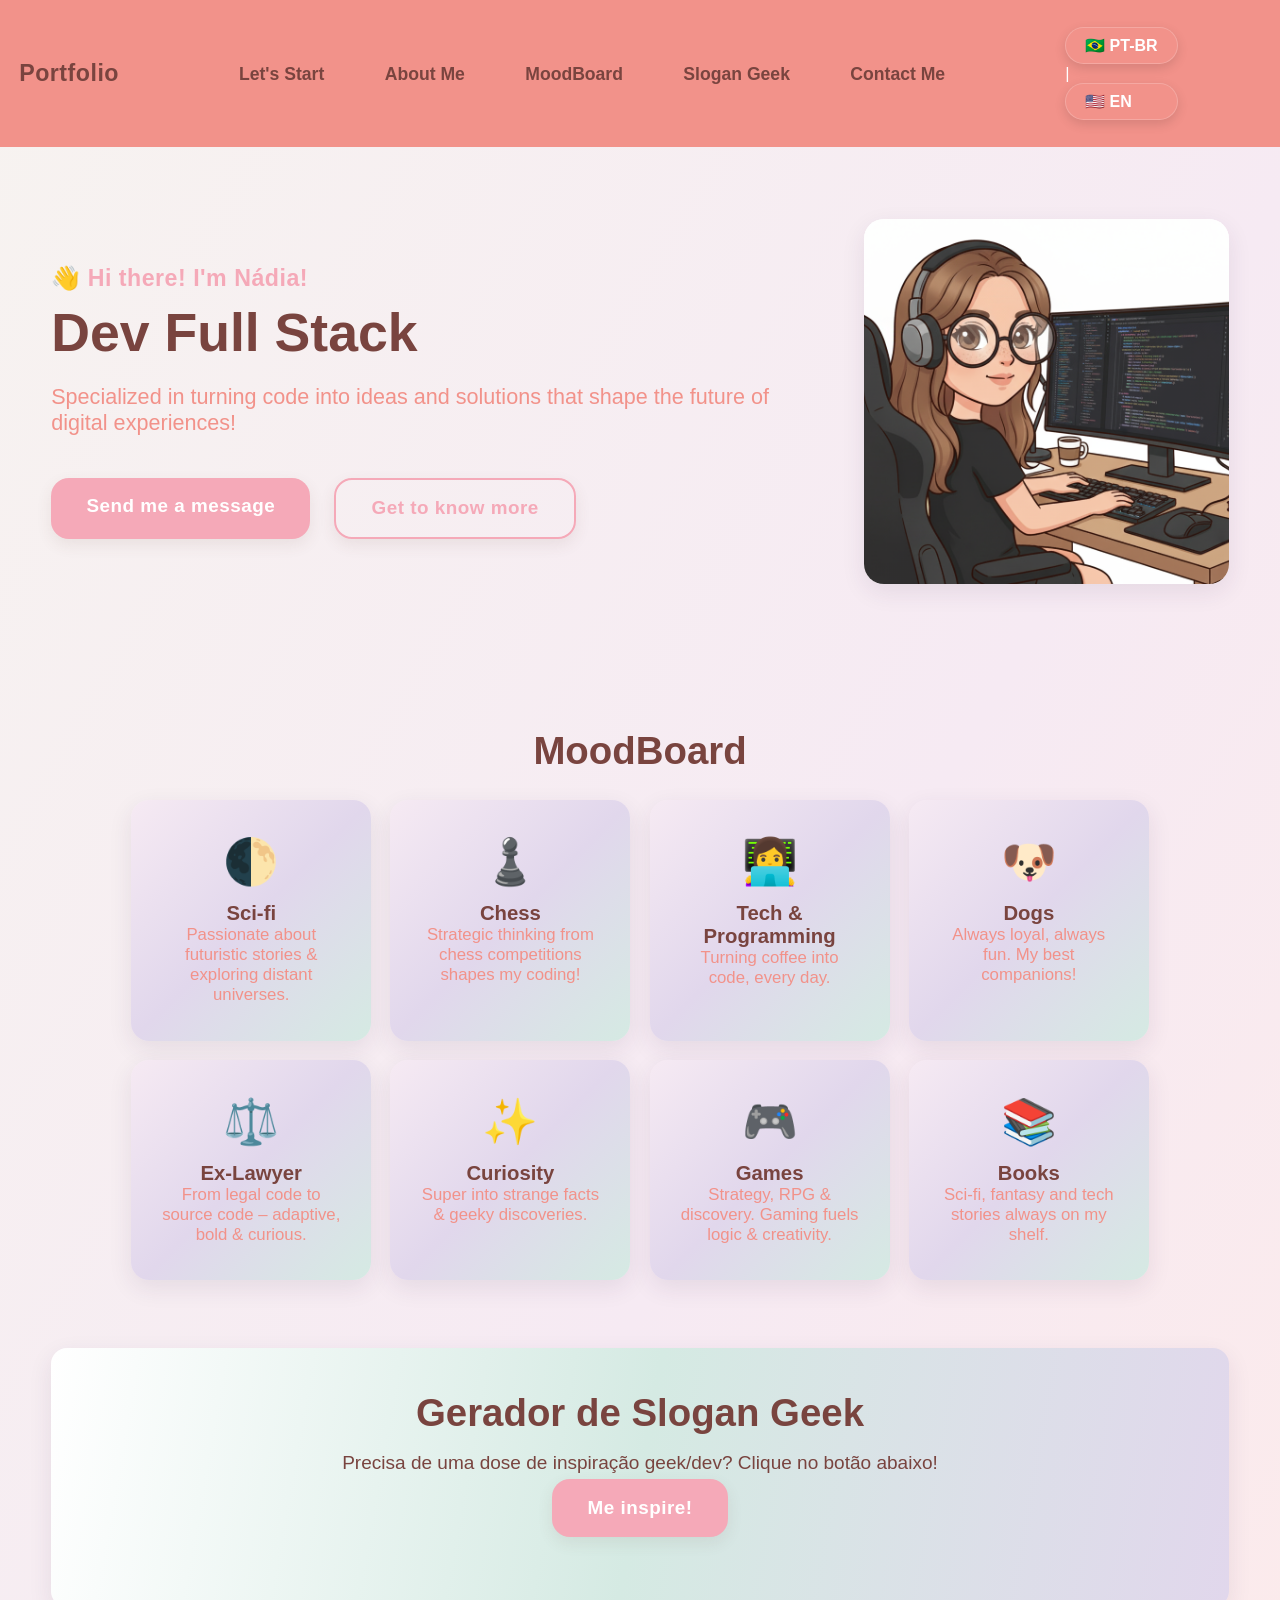
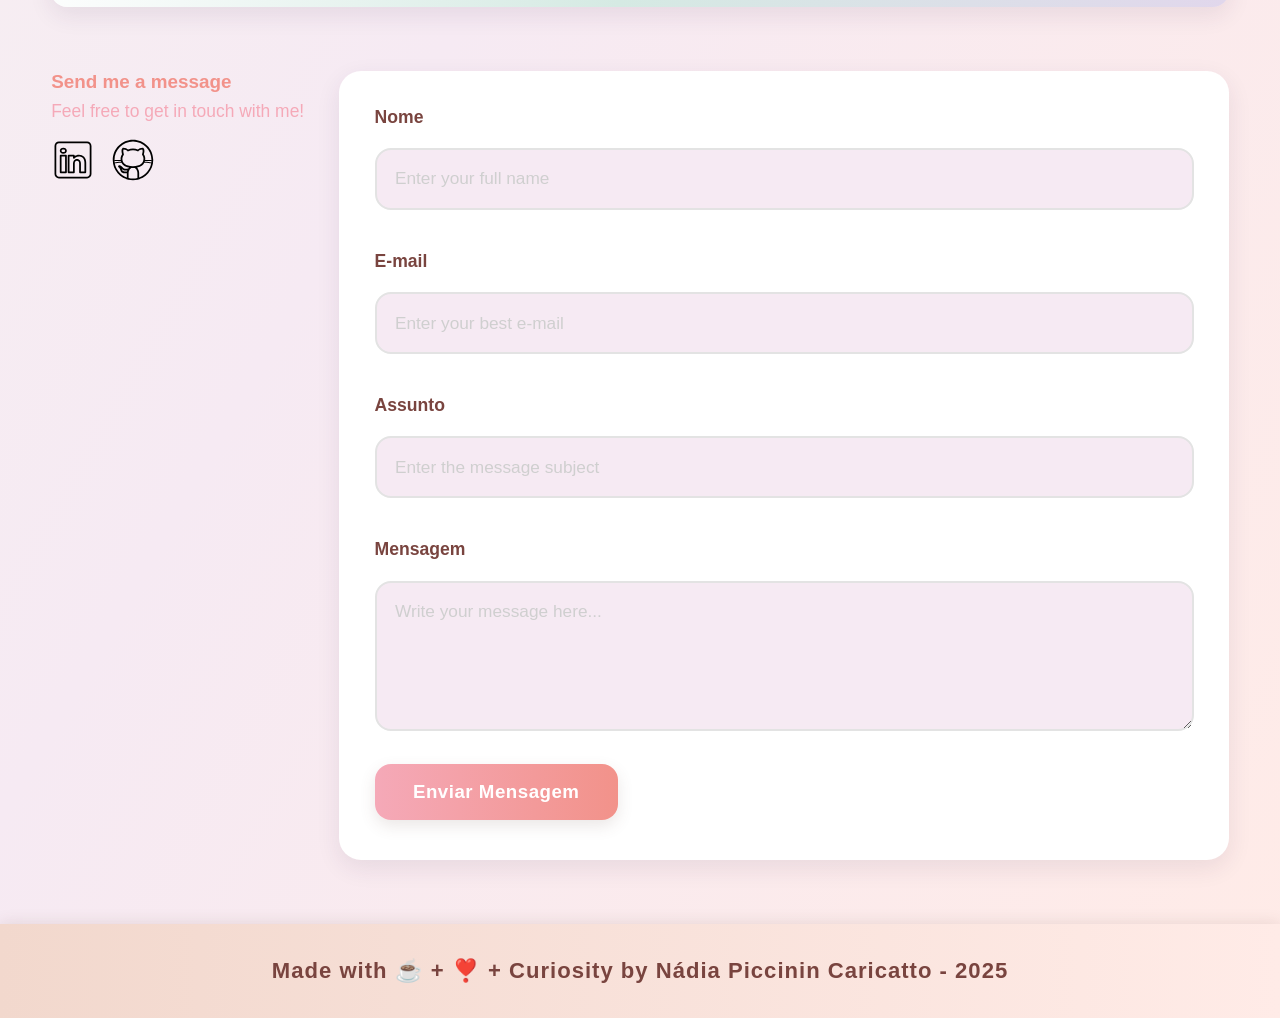
==== commit 6dcca1a1: ":sparkles: versão final 1.0" ====
--- a/index.html
+++ b/index.html
@@ -1,32 +1,20 @@
 <!DOCTYPE html>
-<html lang="pt-br">
-
+<html lang="en">
 <head>
-
-    <!--PADRÃO DE CARACTERES -->
     <meta charset="UTF-8">
-
-    <!-- LAYOUT MOBILE -->
     <meta name="viewport" content="width=device-width, initial-scale=1.0">
-
-    <!-- META TAGS ESSENCIAIS -->
     <meta name="author" content= "Nádia Piccinin Caricatto">
     <meta name="description"
         content="Nádia Piccinin Caricatto's Portfolio | Dev Full Stack | Specialized in turning code into ideas and solutions that shape the future of digital experiences! 
         Connect with me: send a message, get to know me and my projects!">
     <meta name="robots" content="index, follow">
 
-    <!-- Ligando o CSS ao HTML -->
     <link rel="stylesheet" href="./assets/css/styles.css">
 
-    <!-- FAVICON -->
     <link rel="icon" type="image/svg+xml" href="./assets/img/favicon.svg">
 
-    <!-- TÍTULO DA PÁGINA -->
     <title>Nádia's Portfolio</title>
-    
 </head>
-
 <body>
 
     <!-- MENU  -->
@@ -35,14 +23,19 @@
             <div id="titulo">
                 <a href="index.html">Portfolio</a>
             </div>
-
             <nav>
                 <ul class="flex menu_list">
                     <li><a href="#hero">Let's Start</a></li>
                     <li><a href="#about">About Me</a></li>
+                    <li><a href="#moodboard">MoodBoard</a></li>
+                    <li><a href="#slogan">Slogan Geek</a></li>
                     <li><a href="#contact">Contact Me</a></li>
                 </ul>
             </nav>
+            <div class="language-switch">
+                <a href="index-pt.html">🇧🇷 PT-BR</a> |  
+                <a href="index.html">🇺🇸 EN</a>
+            </div>
         </article>
     </header>
 
@@ -51,8 +44,6 @@
 
         <!-- #HERO -->
         <section id="hero" class="hero_container">
-
-            <!-- BOAS VINDAS -->
             <article class="hero_content">
                 <h4>👋 Hi there! I'm Nádia!</h4>
                 <h1>Dev Full Stack</h1>
@@ -63,100 +54,69 @@
                 </div>
             </article>
 
-            <!-- IMAGEM COM ANIMAÇÃO -->
+            <!-- IMAGEM (SEM FLUTUAÇÃO) -->
             <figure class="hero_image">
                 <img
                     src="./assets/img/Dev.svg"
                     alt="Cartoon illustration of a young woman developer with long brown hair and glasses, wearing headphones and coding on a computer with multiple screens at her desk."
-                    class="ilustracao float-animation"
+                    class="ilustracao"
                 >
             </figure>
-
         </section>
 
         <!-- #ABOUT -->
         <section id="about" class="about_container">
+            <!-- Carregado via JS com dados do GitHub -->
+        </section>
 
-            <!-- FOTO DO PERFIL -->
-            <figure class="about_image">
-                <img
-                    src="./assets/img/Avatar.svg"
-                    alt="Cartoon portrait of a young female programmer with brown hair, glasses, and headphones, crossing her arms and smiling confidently."
-                >
-            </figure>
+        <!-- #MOODBOARD / PÍLULAS VISUAIS -->
+        <section id="moodboard" class="moodboard_container">
+            <h2>MoodBoard</h2>
+            <div class="moodboard_cards">
+                <!-- Cards gerados pelo JS -->
+            </div>
+        </section>
 
-            <!-- CONTEÚDO DO PERFIL -->
-            <article class="about_content">
-
-                <h2>About Me</h2>
-                <p>I’m a former lawyer who swapped legal codes for programming ones! Now I'm a Full Stack Dev - and Systems Analysis student - who can’t resist a good challenge.</p>
-                <p>I’m into sci-fi, strategy games (thanks to my chess competitor days), and falling down rabbit holes of curious facts. When I’m not coding, I’m probably geeking out over new tech - or hanging with my dogs and my family!</p>
-
-                <div class="about_stats">
-                    <a href="https://github.com/nadiacaricatto" target="_blank" class="botao">Access GitHub</a>
-                    <div class="stat-item">
-                        <p class="stat-number">100</p>
-                        <p class="stat-label">Followers</p>
-                    </div>
-                     <div class="stat-item">
-                        <p class="stat-number">50</p>
-                        <p class="stat-label">Repositories</p>
-                    </div>
-                </div>
-            </article>
-
+        <!-- #SLOGAN GEEK -->
+        <section id="slogan" class="slogan_container">
+            <h2>Gerador de Slogan Geek</h2>
+            <p>Precisa de uma dose de inspiração geek/dev? Clique no botão abaixo!</p>
+            <button class="botao" id="gerarSlogan">Me inspire!</button>
+            <div id="resultadoSlogan" class="slogan_result"></div>
         </section>
 
         <!-- #CONTACT -->
         <section id="contact">
-
-            <!-- REDES SOCIAIS -->
             <article class="contact_info">
                 <h4>Send me a message</h4>
                 <p>Feel free to get in touch with me!</p>
                 <div class="social_container">
-                    <a href="#" target="_blank" class="social_icon">
-                        <img
-                            src="./assets/img/linkedin.svg"
-                            alt="Linkedin link"
-                        >
+                    <a href="https://www.linkedin.com/in/nadiacaricatto/" target="_blank" class="social_icon">
+                        <img src="./assets/img/linkedin.svg" alt="Linkedin link">
                     </a>
-                    <a href="#" target="_blank" class="social_icon">
-                        <img
-                            src="./assets/img/github.svg"
-                            alt="GitHub link"
-                        >
+                    <a href="https://github.com/nadiacaricatto" target="_blank" class="social_icon">
+                        <img src="./assets/img/github.svg" alt="GitHub link">
                     </a>
-                   
-                    
                 </div>
             </article>
-
-            <!-- FORMULÁRIO -->
             <form action="https://formsubmit.co/nadia.caricatto@gmail.com" method="POST" id="formulario">
-                
                 <input type="hidden" name="_next" value="http://127.0.0.1:5500/index.html#">
                 <input type="hidden" name="_captcha" value="false">
                 
                 <label for="nome">Nome</label>
                 <input id="nome" name="nome" type="text" placeholder="Enter your full name">
                 <span id="txtNome"></span>
-
                 <label for="email">E-mail</label>
                 <input id="email" name="email" type="text" placeholder="Enter your best e-mail">
                 <span id="txtEmail"></span>
-
                 <label for="assunto">Assunto</label>
                 <input id="assunto" name="assunto" type="text" placeholder="Enter the message subject">
                 <span id="txtAssunto"></span>
-
                 <label for="mensagem">Mensagem</label>
                 <textarea id="mensagem" name="mensagem" placeholder="Write your message here..."></textarea>
-
                 <button class="botao" type="submit">Enviar Mensagem</button>
             </form>
         </section>
-
     </main>
 
     <!-- FOOTER -->
@@ -164,9 +124,6 @@
         Made with ☕ + ❣️ + Curiosity by Nádia Piccinin Caricatto - 2025
     </footer>
 
-    <!-- Script JavaScript -->
     <script src="./assets/js/scripts.js"></script>
-
 </body>
-
 </html>
--- a/assets/css/styles.css
+++ b/assets/css/styles.css
@@ -1,49 +1,44 @@
-/* ============================================
-   RESET BÁSICO
-============================================ */
+:root {
+    --bg-main: #F7F3F0;
+    --white: #FFFFFF;
+    --rose: #F6EAF3;
+    --nude: #FFEBE7;
+    --pale-pink: #E8D5DB;
+    --lilac: #E1D7EC;
+    --soft-blue: #D8E6F3;
+    --mint: #D5EAE3;
+    --gray: #F0EFEF;
+    --gray-medium: #E3E3E3;
+    --gray-strong: #CFCFCF;
+    --highlight: #F2928A;
+    --highlight-pink: #F5A9B8;
+    --font-main: #79443F;    /* Marrom claro, elegante, Pinterest */
+    --font-alt: #736F6F;
+    --footer-bg: #F2D8CD;
+    --footer-font: #79443F;
+    --shadow: 0 8px 24px rgba(50, 30, 80, 0.09);
+}
+
 * {
     margin: 0;
     padding: 0;
     box-sizing: border-box;
     text-decoration: none;
     outline: none;
-    font-family: 'Poppins', sans-serif;
-}
-
-/* ============================================
-   VARIÁVEIS DE COR — ALEGRE E MODERNA
-============================================ */
-:root {
-    --beige-50:  #fdf9f4;
-    --beige-100: #f5ecdf;
-    --brown-200: #FFB6C1; /* rosa claro */
-    --brown-400: #FF7F50; /* laranja coral */
-    --brown-600: #20B2AA; /* verde-água vibrante */
-    --coral-400: #ff8c7b;
-    --coral-600: #e86a5d;
-    --metal-100: #e3ddd5;
-    --metal-300: #b9b0a6;
-    --white: #ffffff;
-    --black: #1a1a1a;
-    --error: #e63946;
-}
-
-/* ============================================
-   ESTRUTURA GERAL
-============================================ */
+    font-family: 'Poppins', Arial, sans-serif;
+}
+
 body {
-    background-color: var(--beige-50);
-    color: var(--black);
-    line-height: 1.6;
-}
-
-/* ============================================
-   MENU
-============================================ */
+    background: linear-gradient(120deg, var(--bg-main), var(--rose), var(--nude));
+    color: var(--font-main);
+    font-size: 1.19rem;        /* Antes era 1rem */
+    font-weight: 500;
+}
+
 .menu_container {
     justify-content: center;
-    padding: 1.2rem 0;
-    background-color: var(--brown-600);
+    padding: 1.7rem 0;         /* Antes era 1.2rem */
+    background-color: var(--highlight);
     color: var(--white);
     position: sticky;
     top: 0;
@@ -54,445 +49,478 @@
     display: flex;
     justify-content: space-between;
     align-items: center;
-    width: 90%;
-    max-width: 1100px;
+    width: 92%;
+    max-width: 1200px;
+    gap: 1.5rem;
 }
 
 #titulo {
-    margin-left: 1rem;
+    margin-left: 1.2rem;
 }
 
 #titulo a {
-    color: var(--white);
-    font-weight: 700;
-    font-size: 1.4rem;
-    transition: color 0.3s ease;
+    color: var(--font-main);
+    font-weight: 600;
+    font-size: 1.45rem;
     letter-spacing: 0.5px;
 }
 
 #titulo a:hover {
-    color: var(--coral-400);
+    background-color: var(--highlight-pink);
+    color: var(--font-main);
+    border-radius: 8px;
+    padding: 2px 10px;
 }
 
 .menu_list {
     list-style: none;
     display: flex;
-    gap: 2rem;
+    gap: 2.4rem;
 }
 
 .menu_list a {
+    color: var(--font-main);
+    font-weight: 600;
+    font-size: 1.1rem;
+    transition: color 0.3s, background 0.3s;
+    border-radius: 8px;
+    padding: 2px 11px;
+}
+
+.menu_list a:hover {
+    background: var(--highlight-pink);
+    color: var(--font-main);
+}
+
+.language-switch {
+    position: static;
+    font-size: 1.03rem;
+}
+
+.language-switch a {
+    display: flex;
+    align-items: center;
+    gap: 7px;
+    padding: 8px 19px;
+    background-color: var(--highlight);
+    border-radius: 50px;
+    font-weight: 600;
     color: var(--white);
-    font-weight: 500;
-    transition: color 0.3s ease;
-}
-
-.menu_list a:hover {
-    color: var(--coral-400);
-}
-
-/* ============================================
-   HERO
-============================================ */
+    text-decoration: none;
+    box-shadow: 0 4px 12px rgba(0,0,0,0.12);
+    transition: all 0.3s, transform 0.3s;
+    cursor: pointer;
+    border: 1px solid rgba(255,255,255,0.2);
+    font-size: 1rem;
+}
+
+.language-switch a:hover {
+    background-color: var(--highlight-pink);
+    color: var(--font-main);
+    transform: translateY(-1px) scale(1.02);
+    box-shadow: 0 6px 18px rgba(0,0,0,0.19);
+}
+
+/* HERO */
 .hero_container {
     display: flex;
     align-items: center;
     justify-content: space-between;
-    width: 90%;
-    max-width: 1100px;
-    margin: 4rem auto;
+    width: 92%;
+    max-width: 1200px;
+    margin: 4.5rem auto;
     flex-wrap: wrap;
-    gap: 2rem;
-}
-
+    gap: 2.1rem;
+}
 .hero_content {
     flex: 1;
     min-width: 280px;
 }
-
 .hero_content h4 {
-    color: var(--coral-400);
-    margin-bottom: 0.5rem;
-    font-weight: 700;
-    font-size: 1.3rem;
+    color: var(--highlight-pink);
+    margin-bottom: 0.6rem;
+    font-weight: 600;
+    font-size: 1.45rem;
     letter-spacing: 0.5px;
 }
-
 .hero_content h1 {
-    font-size: 3rem;
-    color: var(--brown-600);
-    margin-bottom: 1rem;
-    font-weight: 700;
-}
-
+    font-size: 3.35rem;
+    color: var(--font-main);
+    margin-bottom: 1.3rem;
+    font-weight: 600;
+}
 .hero_content p {
-    color: var(--brown-400);
-    margin-bottom: 2rem;
-    font-size: 1.1rem;
-}
-
+    color: var(--highlight);
+    margin-bottom: 2.3rem;
+    font-size: 1.35rem;
+    font-weight: 500;
+}
 .hero_buttons {
     display: flex;
-    gap: 1rem;
-}
-
+    gap: 1.5rem;
+}
 .hero_image img {
-    max-width: 350px;
+    max-width: 365px;
     border-radius: 20px;
-    box-shadow: 0 8px 20px rgba(0, 0, 0, 0.1);
-}
-
-/* ============================================
-   BOTÕES
-============================================ */
+    box-shadow: var(--shadow);
+}
+
+/* BOTÕES */
+.botao, .botao-outline {
+    font-size: 1.18rem;
+    font-weight: 600;
+    padding: 1.12rem 2.2rem; /* maior */
+    border-radius: 18px;
+    letter-spacing: 0.5px;
+    cursor: pointer;
+    border: none;
+    margin: 0.3rem 0;
+    box-shadow: 0 6px 16px rgba(103,72,60,0.09);
+    transition: all 0.25s;
+}
+
 .botao {
-    background-color: var(--coral-600);
+    background-color: var(--highlight-pink);
     color: var(--white);
-    padding: 0.9rem 1.8rem;
-    border-radius: 10px;
-    font-weight: 600;
-    transition: all 0.3s ease;
-    font-size: 1rem;
-}
-
+}
 .botao:hover {
-    background-color: var(--coral-400);
-    transform: translateY(-2px);
+    background-color: var(--highlight);
+    color: var(--white);
+    transform: scale(1.04) translateY(-2px);
 }
 
 .botao-outline {
-    border: 2px solid var(--coral-600);
-    color: var(--coral-600);
-    padding: 0.9rem 1.8rem;
-    border-radius: 10px;
-    font-weight: 600;
-    transition: all 0.3s ease;
-    font-size: 1rem;
-}
-
+    border: 2px solid var(--highlight-pink);
+    color: var(--highlight-pink);
+    background: transparent;
+}
 .botao-outline:hover {
-    background-color: var(--coral-600);
+    background-color: var(--highlight-pink);
     color: var(--white);
-}
-
-/* ============================================
-   ABOUT
-============================================ */
+    border-color: var(--highlight);
+}
+
+/* ABOUT */
 .about_container {
     display: flex;
     justify-content: space-between;
     align-items: center;
-    width: 90%;
-    max-width: 1100px;
-    margin: 4rem auto;
+    width: 92%;
+    max-width: 1200px;
+    margin: 4.2rem auto;
     flex-wrap: wrap;
     gap: 2rem;
 }
-
 .about_image img {
-    max-width: 300px;
+    max-width: 310px;
     border-radius: 50%;
-    border: 5px solid var(--brown-200);
-    box-shadow: 0 8px 16px rgba(0,0,0,0.08);
-}
-
+    border: 5px solid var(--mint);
+    box-shadow: var(--shadow);
+}
 .about_content h2 {
-    color: var(--brown-600);
-    margin-bottom: 1rem;
-    font-size: 2.4rem;
-    font-weight: 700;
-}
-
+    color: var(--font-main);
+    margin-bottom: 1.3rem;
+    font-size: 2.7rem;
+    font-weight: 600;
+}
 .about_content p {
-    color: var(--brown-400);
-    margin-bottom: 1rem;
-    font-size: 1.05rem;
-}
-
+    color: var(--highlight);
+    margin-bottom: 1.1rem;
+    font-size: 1.2rem;
+    font-weight: 500;
+}
 .about_stats {
     display: flex;
     align-items: center;
-    gap: 1rem;
+    gap: 1.3rem;
     flex-wrap: wrap;
     margin-top: 1rem;
 }
-
 .stats-wrapper {
     display: flex;
-    gap: 1rem;
+    gap: 1.1rem;
     align-items: center;
     flex-wrap: wrap;
 }
-
 .about_stats > .botao {
-    margin-right: 0.6rem;
+    margin-right: 0.8rem;
     flex-shrink: 0;
 }
-
 .stat-item {
     display: flex;
     flex-direction: column;
     align-items: center;
     justify-content: center;
-    min-width: 140px;
-    padding: 1rem 1.2rem;
-    border-radius: 14px;
-    background: linear-gradient(180deg, var(--beige-100), var(--white));
-    box-shadow: 0 6px 18px rgba(0,0,0,0.06);
-    border: 1px solid rgba(0,0,0,0.03);
-}
-
+    min-width: 155px;
+    padding: 1.2rem 1.4rem;
+    border-radius: 16px;
+    background: linear-gradient(180deg, var(--white), var(--rose));
+    box-shadow: var(--shadow);
+    border: 1px solid var(--gray-medium);
+}
 .stat-number {
-    font-size: 1.6rem;
-    font-weight: 800;
-    color: var(--brown-600);
+    font-size: 1.7rem;
+    font-weight: 700;
+    color: var(--font-main);
     margin-bottom: 0.2rem;
 }
-
 .stat-label {
-    color: var(--brown-400);
-    font-weight: 600;
-    font-size: 0.95rem;
-}
-
-.stat-item .icon {
-    width: 36px;
-    height: 36px;
-    border-radius: 8px;
-    display: inline-flex;
-    align-items: center;
+    color: var(--highlight);
+    font-weight: 500;
+    font-size: 1.05rem;
+}
+
+/* MOODBOARD / PILULAS VISUAIS */
+.moodboard_container {
+    width: 92%;
+    max-width: 1200px;
+    margin: 4.2rem auto;
+    text-align: center;
+}
+.moodboard_container h2 {
+    color: var(--font-main);
+    margin-bottom: 1.7rem;
+    font-size: 2.4rem;
+    font-weight: 600;
+}
+.moodboard_cards {
+    display: flex;
+    flex-wrap: wrap;
+    gap: 1.2rem;
     justify-content: center;
-    margin-bottom: 0.4rem;
-    background: linear-gradient(90deg, var(--coral-400), var(--coral-600));
-    color: var(--white);
-    font-weight: 700;
-}
-
-/* ============================================
-   CONTACT
-============================================ */
+}
+.mood-card {
+    background: linear-gradient(135deg, var(--rose), var(--lilac), var(--mint));
+    border-radius: 18px;
+    box-shadow: var(--shadow);
+    padding: 2.2rem 1.9rem;
+    min-width: 190px;
+    max-width: 240px;
+    text-align: center;
+    transition: transform 0.27s cubic-bezier(.47,1.64,.41,.8), box-shadow 0.27s;
+    cursor: pointer;
+    position: relative;
+    overflow: hidden;
+}
+.mood-card:hover {
+    transform: scale(1.09) translateY(-5px) rotate(-2deg);
+    box-shadow: 0 14px 32px rgba(240,180,200,0.18);
+}
+.mood-card .emoji {
+    font-size: 2.8rem;
+    margin-bottom: .9rem;
+}
+.mood-card .card-title {
+    color: var(--font-main);
+    font-weight: 600;
+    font-size: 1.27rem;
+}
+.mood-card .card-desc {
+    color: var(--highlight);
+    font-size: 1.05rem;
+    font-weight: 500;
+}
+
+/* SLOGAN */
+.slogan_container {
+    width: 92%;
+    max-width: 1200px;
+    margin: 4.2rem auto;
+    text-align: center;
+    background: linear-gradient(100deg, var(--white), var(--mint), var(--lilac));
+    border-radius: 16px;
+    box-shadow: var(--shadow);
+    padding: 2.7rem 1.7rem;
+    margin-bottom: 2rem;
+}
+.slogan_container h2 {
+    color: var(--font-main);
+    margin-bottom: 1.1rem;
+    font-size: 2.4rem;
+    font-weight: 600;
+}
+.slogan_result {
+    margin-top: 1.4rem;
+    color: var(--highlight);
+    font-size: 1.33rem;
+    font-weight: 600;
+    animation: fadeIn 0.7s;
+}
+@keyframes fadeIn {
+    0% { opacity: 0; transform: translateY(10px);}
+    100% { opacity: 1; transform: translateY(0);}
+}
+
+/* CONTACT */
 #contact {
-    width: 90%;
-    max-width: 1100px;
+    width: 92%;
+    max-width: 1200px;
     margin: 4rem auto;
     display: flex;
     justify-content: space-between;
     flex-wrap: wrap;
-    gap: 2rem;
-}
-
+    gap: 2.2rem;
+}
 .contact_info h4 {
-    color: var(--coral-600);
+    color: var(--highlight);
     margin-bottom: 0.5rem;
-    font-weight: 700;
-    font-size: 1.2rem;
-}
-
+    font-weight: 600;
+    font-size: 1.18rem;
+}
 .contact_info p {
-    color: var(--brown-400);
+    color: var(--highlight-pink);
     margin-bottom: 1rem;
-}
-
+    font-weight: 500;
+    font-size: 1.09rem;
+}
 .social_container {
     display: flex;
     gap: 1rem;
 }
-
 .social_icon img {
-    width: 40px;
-    height: 40px;
-    transition: transform 0.3s ease;
-}
-
+    width: 44px;
+    height: 44px;
+    transition: transform 0.3s;
+}
 .social_icon img:hover {
-    transform: scale(1.1);
-}
-
-/* ============================================
-   FORMULÁRIO (ATUALIZADO)
-============================================ */
+    transform: scale(1.09);
+}
+
+/* FORMULÁRIO */
 #formulario {
     flex: 1;
     display: flex;
     flex-direction: column;
-    gap: 1.2rem;
+    gap: 1.28rem;
     background-color: var(--white);
-    padding: 2rem;
-    border-radius: 20px;
-    box-shadow: 0 6px 18px rgba(0,0,0,0.08);
-    transition: transform 0.3s ease, box-shadow 0.3s ease;
-}
-
+    padding: 2.2rem;
+    border-radius: 22px;
+    box-shadow: var(--shadow);
+    transition: transform 0.3s, box-shadow 0.3s;
+    font-size: 1.09rem;
+}
 #formulario:hover {
     transform: translateY(-2px);
-    box-shadow: 0 8px 22px rgba(0,0,0,0.12);
-}
-
+    box-shadow: 0 8px 32px rgba(242,146,138,0.19);
+}
 #formulario label {
-    color: var(--brown-600);
-    font-weight: 600;
-    margin-left: 0.3rem;
-}
-
+    color: var(--font-main);
+    font-weight: 600;
+    font-size: 1.10rem;
+}
 #formulario input,
 #formulario textarea {
-    padding: 1rem;
-    border-radius: 14px;
-    border: 2px solid var(--metal-100);
-    background-color: var(--beige-100);
-    font-size: 1rem;
-    color: var(--black);
-    transition: all 0.3s ease;
-}
-
+    padding: 1.15rem;
+    border-radius: 16px;
+    border: 2px solid var(--gray-medium);
+    background-color: var(--rose);
+    font-size: 1.08rem;
+    color: var(--font-main);
+    transition: all 0.3s;
+    font-weight: 600;
+}
 #formulario input::placeholder,
 #formulario textarea::placeholder {
-    color: var(--metal-300);
-    font-size: 0.95rem;
-}
-
+    color: var(--gray-strong);
+    font-size: 1.08rem;
+    font-weight: 500;
+}
 #formulario input:focus,
 #formulario textarea:focus {
-    border-color: var(--coral-600);
+    border-color: var(--highlight);
     background-color: var(--white);
-    box-shadow: 0 0 8px rgba(232,106,93,0.25);
-}
-
+    box-shadow: 0 0 8px rgba(242,146,138,0.17);
+}
 #formulario textarea {
-    min-height: 140px;
+    min-height: 150px;
     resize: vertical;
 }
-
 #formulario button {
     align-self: flex-start;
-    background: linear-gradient(90deg, var(--coral-600), var(--brown-600));
+    background: linear-gradient(90deg, var(--highlight-pink), var(--highlight));
     color: var(--white);
-    padding: 0.9rem 2rem;
-    border-radius: 14px;
+    padding: 1.08rem 2.4rem;
+    border-radius: 16px;
+    font-size: 1.17rem;
     font-weight: 600;
     border: none;
     cursor: pointer;
-    transition: all 0.3s ease;
-}
-
+    margin-top: 0.8rem;
+    box-shadow: 0 6px 16px rgba(103,72,60,0.13);
+    transition: all 0.3s;
+}
 #formulario button:hover {
-    background: linear-gradient(90deg, var(--coral-400), var(--brown-400));
-    transform: translateY(-2px);
-}
-
-/* ============================================
-   PÁGINA DE SUCESSO
-============================================ */
-.success_container {
-    display: flex;
-    align-items: center;
-    justify-content: center;
-    min-height: 70vh;
-}
-
-.success_content {
-    text-align: center;
-    padding: 2rem;
-}
-
-.success_content h1 {
-    color: var(--brown-600);
-    margin-bottom: 1rem;
-    font-size: 2.4rem;
-    font-weight: 700;
-}
-
-.success_content h4 {
-    color: var(--brown-400);
-    margin-bottom: 2rem;
-    font-size: 1.2rem;
-}
-
-.success_icon img {
-    max-width: 200px;
-    margin-bottom: 1rem;
-}
-
-/* ============================================
-   FOOTER
-============================================ */
+    background: linear-gradient(90deg, var(--highlight), var(--rose));
+    transform: scale(1.04) translateY(-1px);
+}
+
+/* FOOTER */
 footer {
     text-align: center;
-    padding: 1.5rem;
-    font-size: 1rem;
-    color: var(--white);
-    background: linear-gradient(90deg, var(--brown-600), var(--coral-600));
-    font-weight: 500;
-}
-
-/* ============================================
-   ANIMAÇÃO
-============================================ */
-.float-animation {
-    animation: float 3s ease-in-out infinite;
-}
-
-@keyframes float {
-    0%, 100% {
-        transform: translateY(0);
-    }
-    50% {
-        transform: translateY(-10px);
-    }
-}
-
-/* ============================================
-   RESPONSIVIDADE
-============================================ */
+    padding: 2.1rem;
+    font-size: 1.38rem;
+    color: var(--footer-font);
+    background: linear-gradient(90deg, var(--footer-bg), var(--nude));
+    font-weight: 700;
+    letter-spacing: 1px;
+    box-shadow: 0 -1px 14px rgba(103,72,60,0.13);
+}
+
+/* RESPONSIVO */
 @media (max-width: 900px) {
-    .hero_container, .about_container, #contact {
+    .hero_container, .about_container, #contact, .moodboard_cards {
         flex-direction: column;
         text-align: center;
     }
-
     .hero_image img, .about_image img {
         margin: 0 auto;
     }
-
     .hero_buttons {
         justify-content: center;
     }
-
     #formulario button {
         align-self: center;
     }
-
-
-    .about_stats, .stats-wrapper {
+    .about_stats, .stats-wrapper, .moodboard_cards {
         justify-content: center;
-        gap: 0.9rem;
-    }
-
+        gap: 1.15rem;
+    }
     .stat-item {
-        min-width: 160px;
+        min-width: 170px;
+    }
+    footer {
+        font-size: 1.1rem;
+        padding: 1.7rem;
     }
 }
 
 @media (max-width: 600px) {
+    .menu_content {
+        flex-direction: column;
+        gap: 1rem;
+        align-items: center;
+    }
     .menu_list {
         flex-direction: column;
         gap: 1rem;
     }
-
-    .hero_content h1 {
-        font-size: 2.3rem;
-    }
-
+    .hero_content h1,
+    .moodboard_container h2,
+    .slogan_container h2 {
+        font-size: 1.55rem;
+    }
     .hero_content h4 {
-        font-size: 1.1rem;
-    }
-
-   
-    .stats-wrapper {
+        font-size: 1.17rem;
+    }
+    .stats-wrapper, .moodboard_cards {
         flex-direction: column;
         align-items: center;
     }
-
     .stat-item {
-        width: 85%;
-    }
-}
+        width: 87%;
+    }
+    footer {
+        font-size: 1rem;
+        padding: 1.1rem;
+    }
+}
